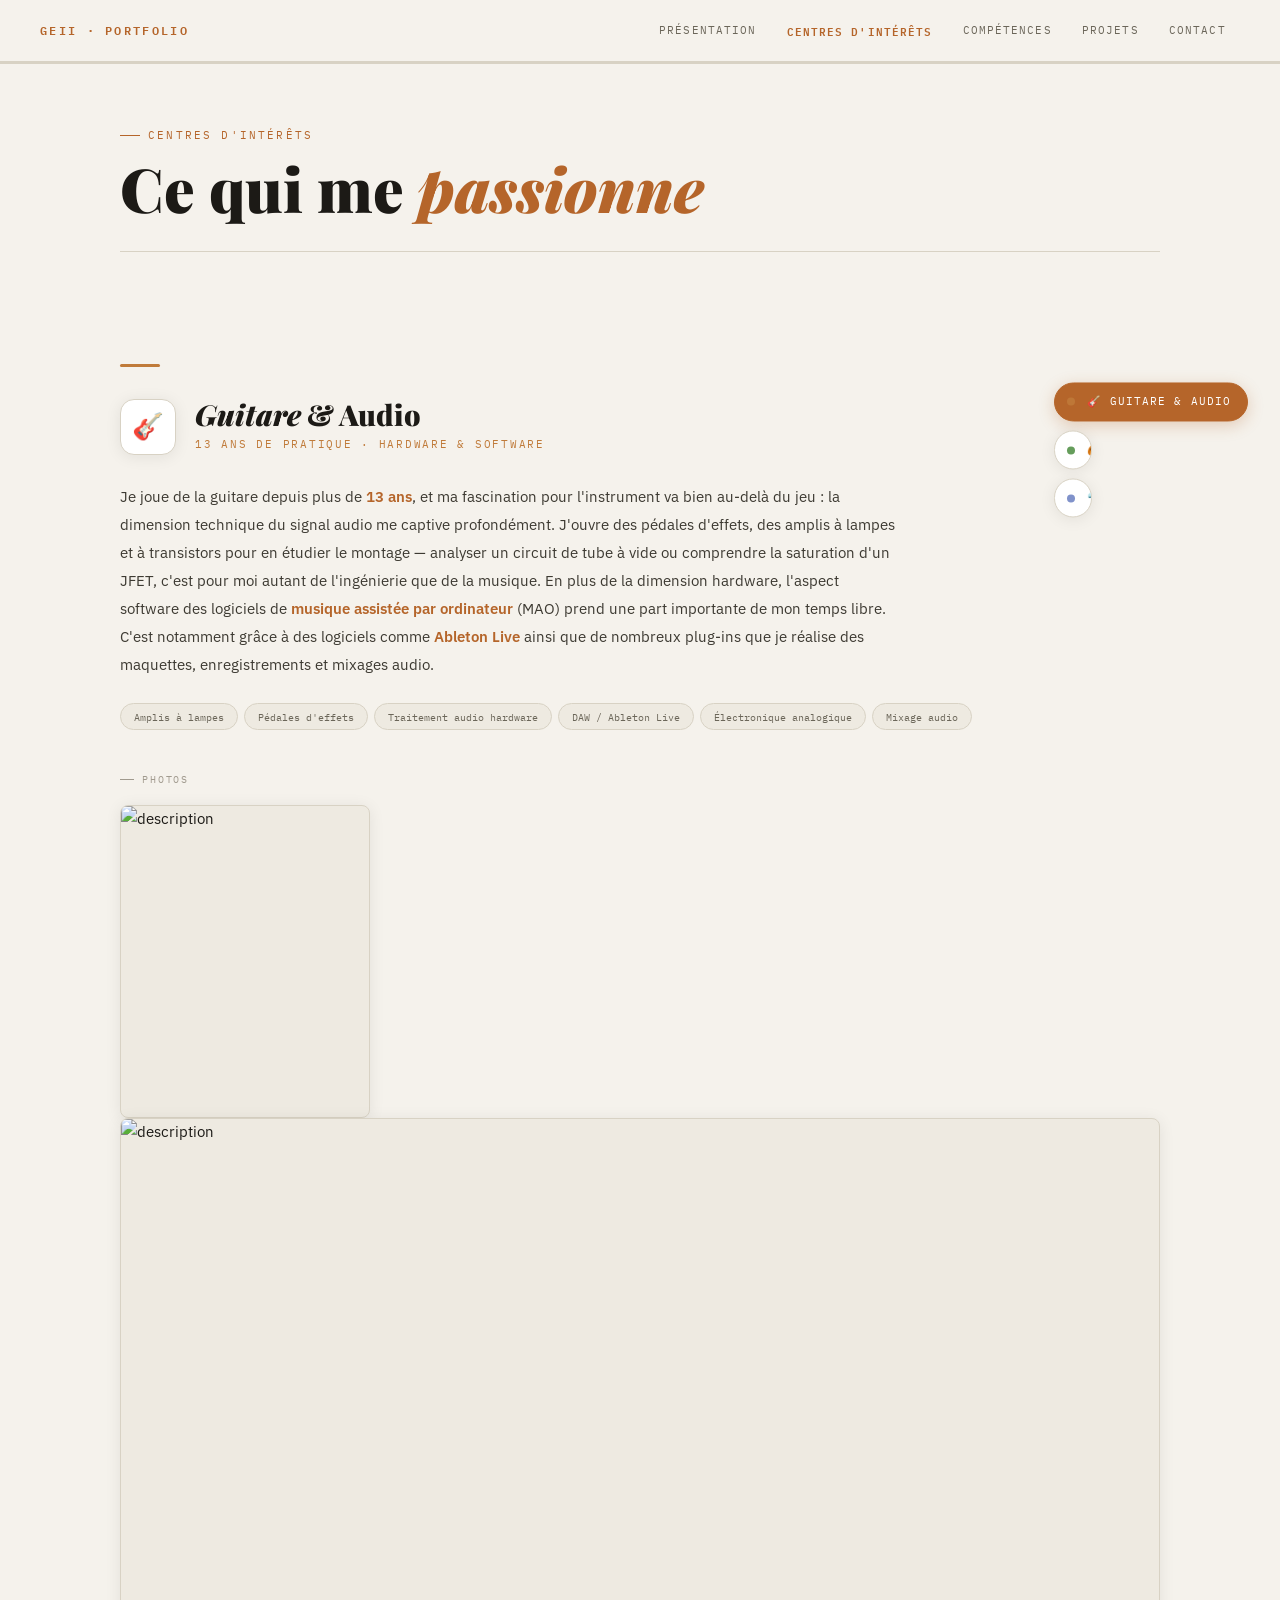
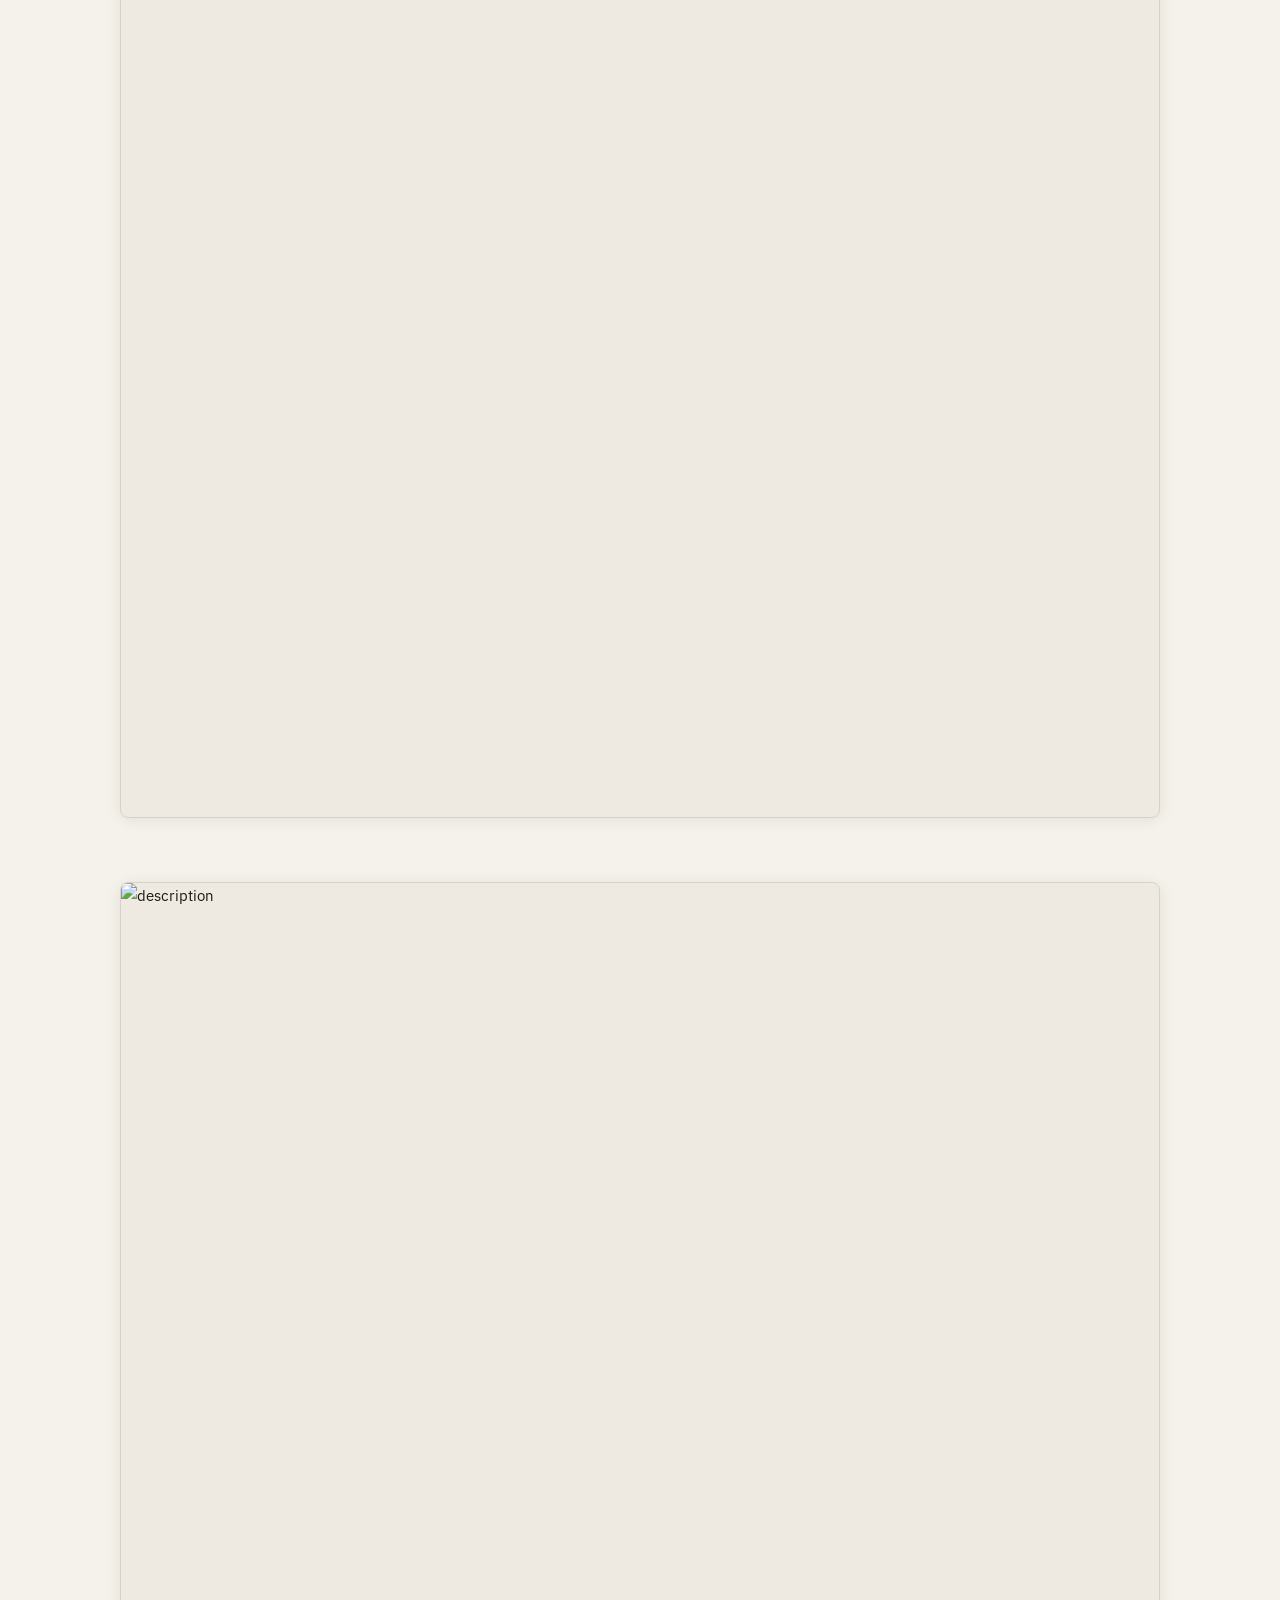
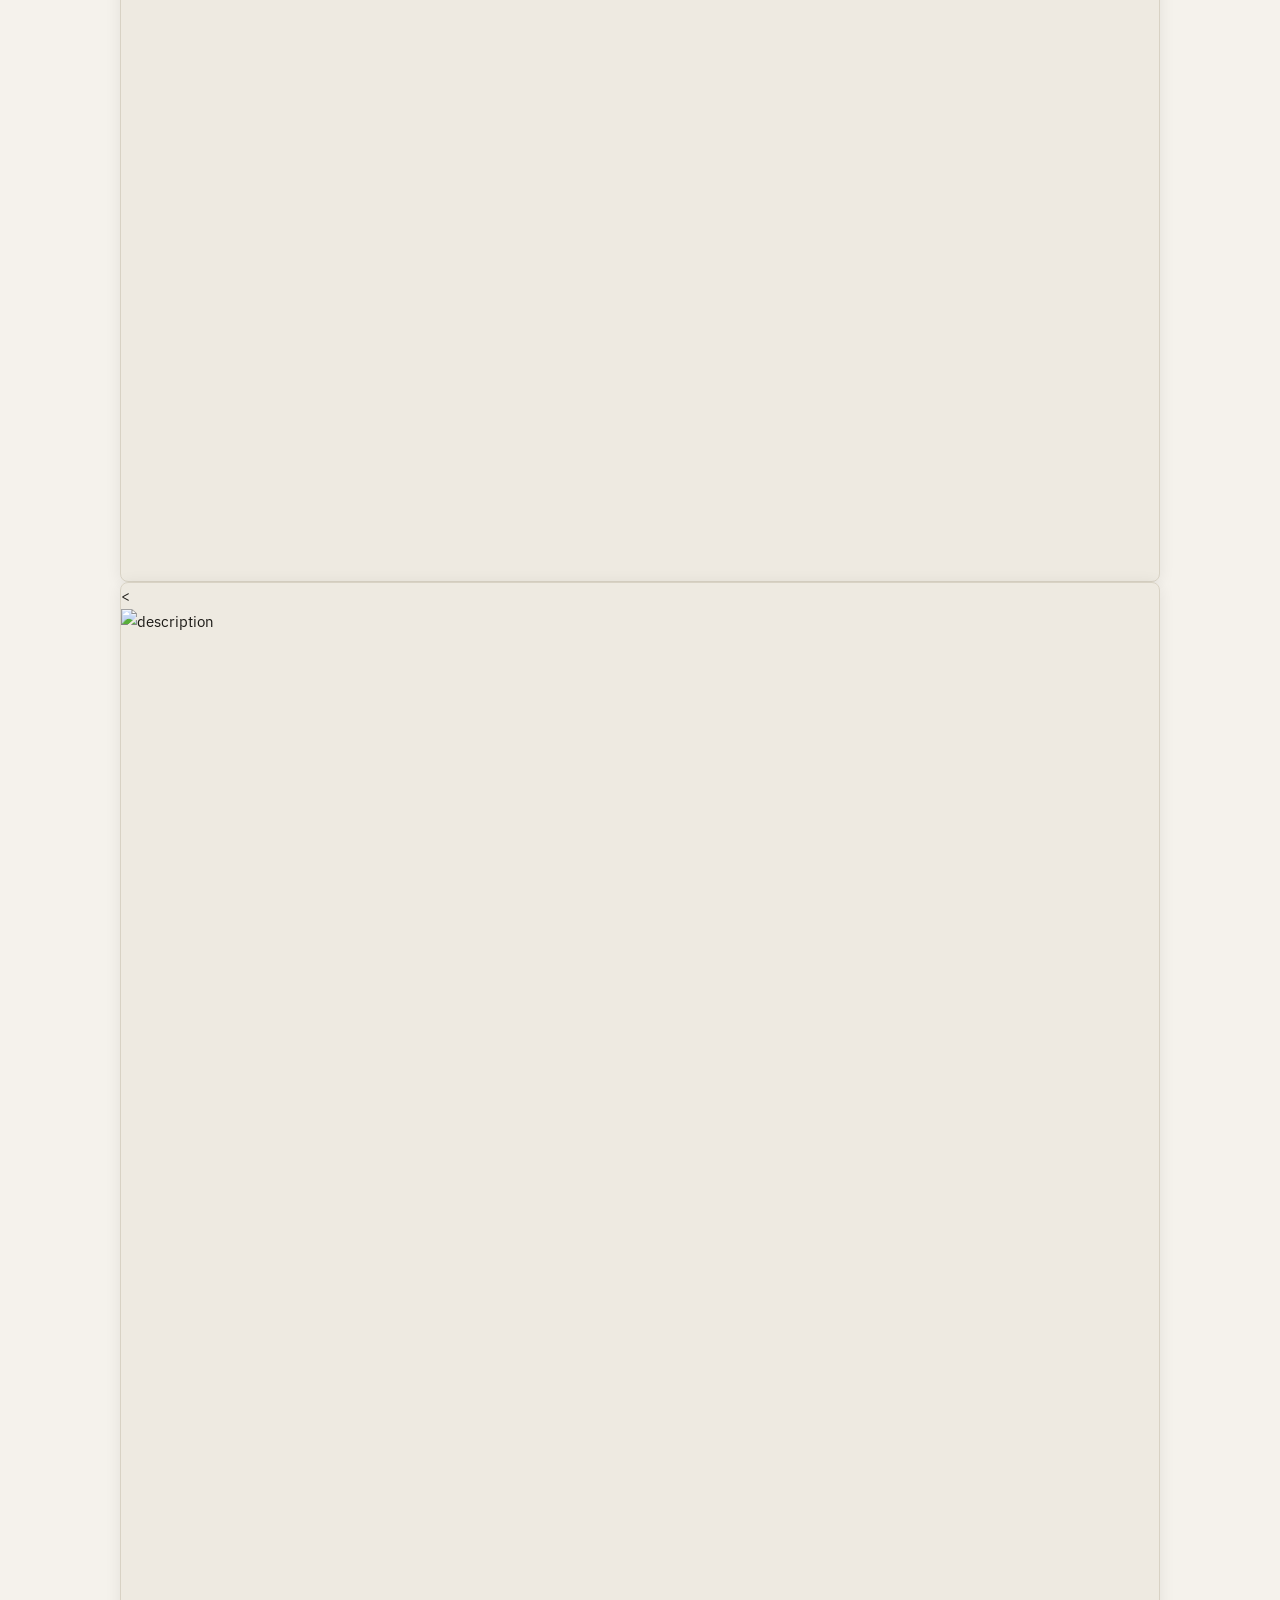
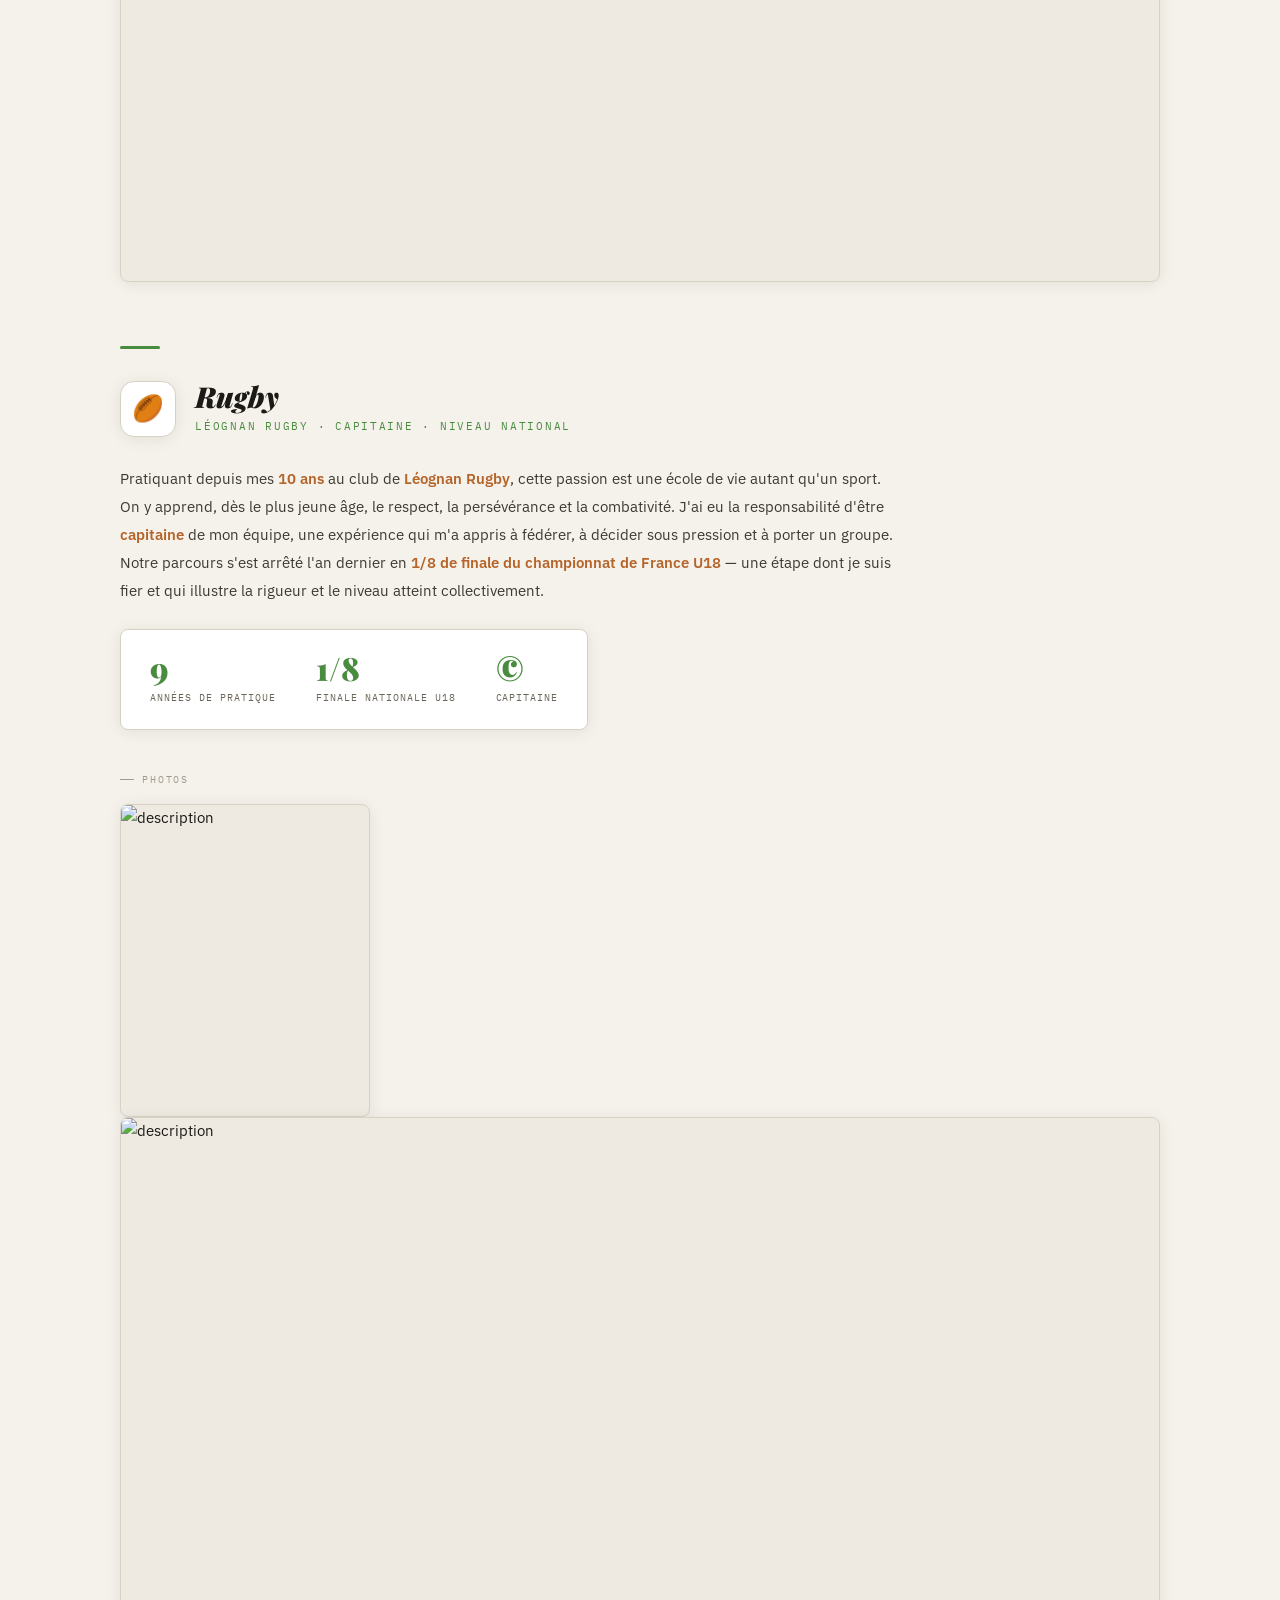
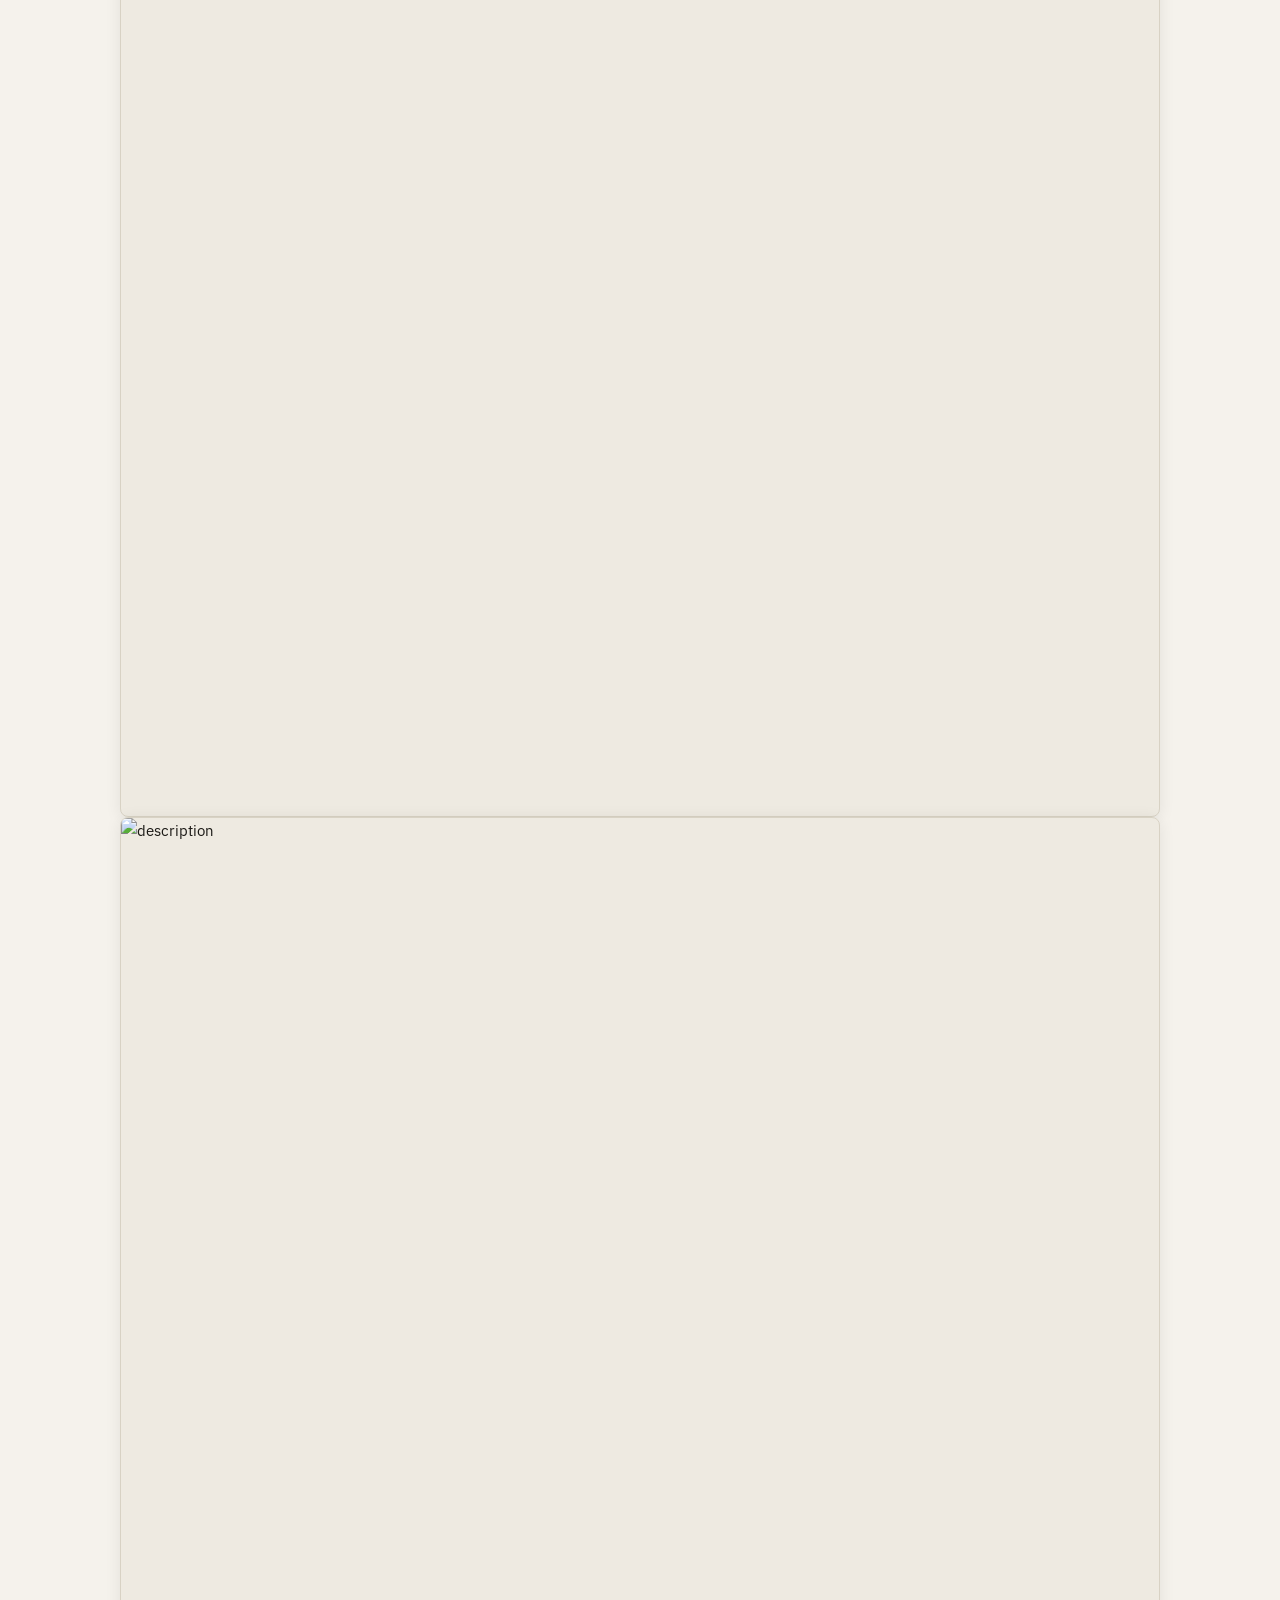
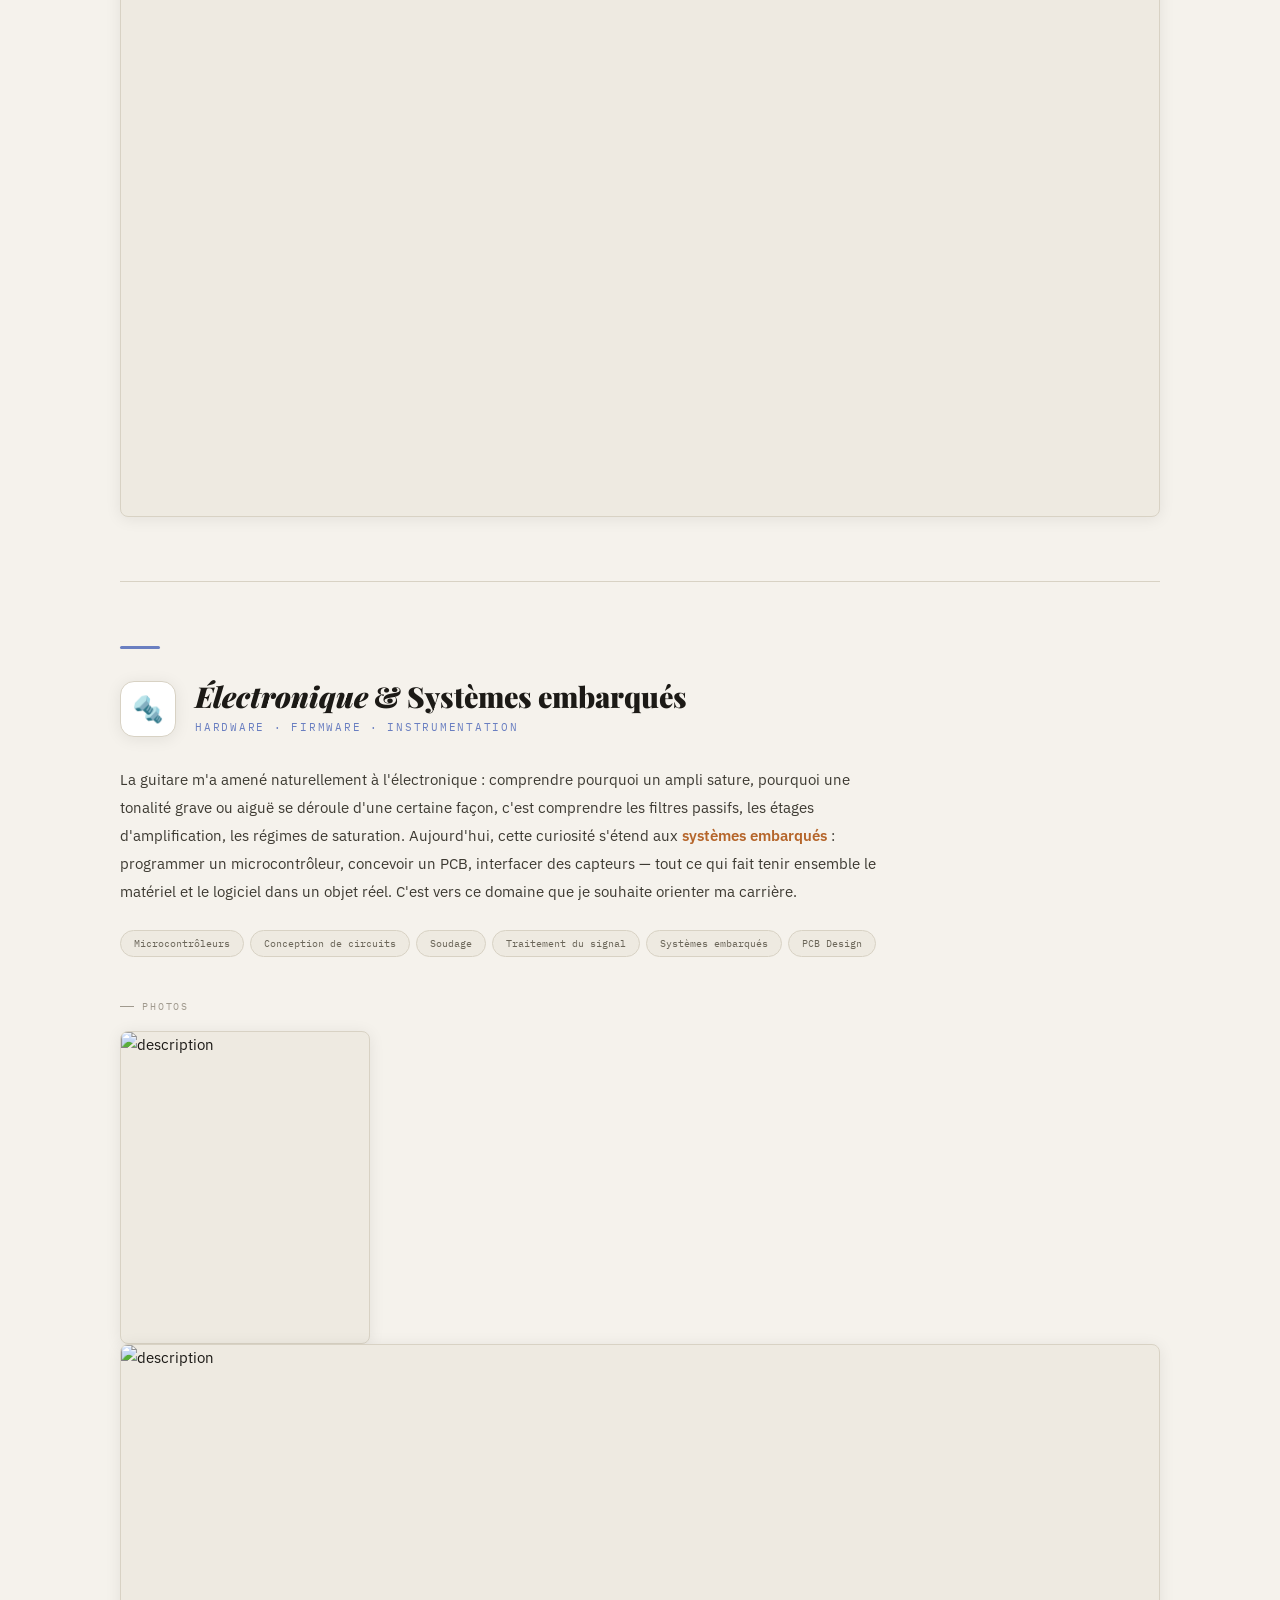
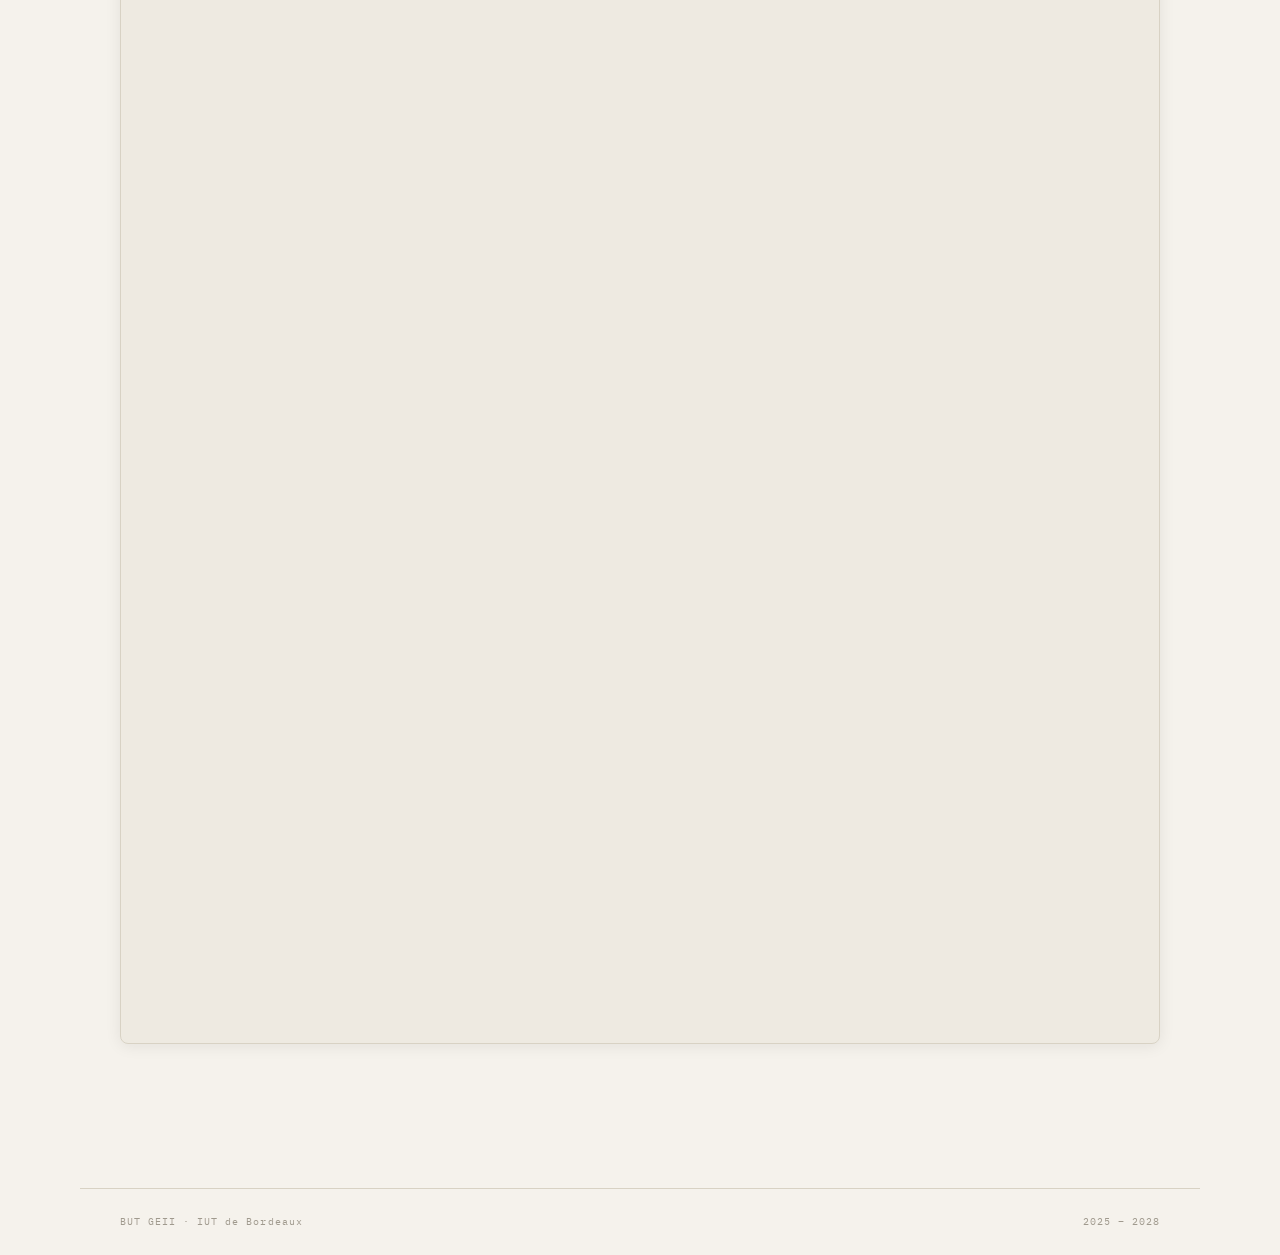
==== interets.html @ e92c3f26 "Add files via upload" ====
<!DOCTYPE html>
<html lang="fr">
<head>
  <meta charset="UTF-8">
  <meta name="viewport" content="width=device-width, initial-scale=1.0">
  <title>Centres d'intérêts – Portfolio BUT GEII</title>
  <link rel="stylesheet" href="style.css">
  <style>
    /* ── FIXED SIDEBAR NAV (droite) ── */
    .section-nav {
      position: fixed;
      right: 2rem;
      top: 50%;
      transform: translateY(-50%);
      display: flex;
      flex-direction: column;
      gap: .6rem;
      z-index: 150;
    }
    .section-nav a {
      display: flex;
      align-items: center;
      gap: .7rem;
      padding: .55rem 1rem .55rem .8rem;
      background: #fff;
      border: 1.5px solid var(--border);
      border-radius: 30px;
      font-family: var(--font-mono);
      font-size: .68rem;
      letter-spacing: .1em;
      text-transform: uppercase;
      color: var(--ink-3);
      box-shadow: var(--shadow);
      white-space: nowrap;
      max-width: 2.4rem;
      overflow: hidden;
      transition: max-width .35s ease, border-color .2s, color .2s,
                  background .2s, box-shadow .2s;
    }
    .section-nav a:hover {
      max-width: 200px;
      border-color: var(--copper);
      color: var(--copper);
      box-shadow: 0 4px 16px rgba(181,101,42,.16);
    }
    .section-nav a.active-section {
      max-width: 200px;
      background: var(--copper);
      border-color: var(--copper);
      color: #fff;
      box-shadow: 0 4px 16px rgba(181,101,42,.28);
    }
    .snav-dot {
      width: 8px; height: 8px;
      border-radius: 50%;
      flex-shrink: 0;
      background: currentColor;
      opacity: .85;
    }
    .snav-label { flex-shrink: 0; }
    @media (max-width: 900px) {
      .section-nav { display: none; }
    }

    /* ── INTEREST SECTIONS (vertical layout) ── */
    .interest-sections {
      display: flex;
      flex-direction: column;
      gap: 0;
    }

    .interest-section {
      padding: 4rem 0;
      border-bottom: 1px solid var(--border);
      scroll-margin-top: calc(var(--nav-h) + 1.5rem);
    }
    .interest-section:last-child { border-bottom: none; }

    /* Section header */
    .is-header {
      display: flex;
      align-items: flex-start;
      gap: 1.2rem;
      margin-bottom: 1.8rem;
    }
    .is-icon-wrap {
      width: 56px; height: 56px;
      border-radius: 14px;
      display: flex; align-items: center; justify-content: center;
      font-size: 1.6rem;
      flex-shrink: 0;
      border: 1.5px solid var(--border);
      background: #fff;
      box-shadow: var(--shadow);
    }
    .is-meta {}
    .is-title {
      font-family: var(--font-display);
      font-size: 1.8rem;
      font-weight: 900;
      color: var(--ink);
      line-height: 1.1;
      margin-bottom: .3rem;
    }
    .is-title em { font-style: italic; }
    .is-sub {
      font-family: var(--font-mono);
      font-size: .68rem;
      letter-spacing: .16em;
      text-transform: uppercase;
    }

    /* Section stripe accent */
    .interest-section::before {
      content: '';
      display: block;
      width: 40px; height: 3px;
      border-radius: 2px;
      background: var(--section-color, var(--copper));
      margin-bottom: 2rem;
    }

    /* Body text */
    .is-body {
      font-size: .92rem;
      color: var(--ink-2);
      line-height: 1.9;
      max-width: 780px;
      margin-bottom: 1.5rem;
    }

    /* Tags */
    .is-tags {
      display: flex; flex-wrap: wrap; gap: .4rem;
      margin-bottom: 2.5rem;
    }
    .is-tag {
      background: var(--bg-2);
      border: 1px solid var(--border);
      border-radius: 20px;
      padding: .22rem .8rem;
      font-family: var(--font-mono);
      font-size: .65rem;
      color: var(--ink-3);
    }

    /* Stats row (rugby) */
    .is-stats {
      display: flex;
      gap: 2.5rem;
      margin-bottom: 2.5rem;
      padding: 1.4rem 1.8rem;
      background: #fff;
      border: 1px solid var(--border);
      border-radius: var(--r);
      box-shadow: var(--shadow);
      width: fit-content;
    }
    .is-stat-val {
      font-family: var(--font-display);
      font-size: 2rem; font-weight: 900;
      line-height: 1;
      color: var(--section-color, var(--copper));
    }
    .is-stat-label {
      font-family: var(--font-mono);
      font-size: .62rem; letter-spacing: .1em;
      text-transform: uppercase; color: var(--ink-3); margin-top: .3rem;
    }

    /* ── PHOTO GRID ── */
    .photo-section-title {
      font-family: var(--font-mono);
      font-size: .65rem;
      letter-spacing: .18em;
      text-transform: uppercase;
      color: var(--ink-4);
      margin-bottom: 1rem;
      display: flex; align-items: center; gap: .5rem;
    }
    .photo-section-title::before {
      content: '';
      display: block; width: 14px; height: 1px;
      background: var(--ink-4);
    }

    .photo-grid {
      display: grid;
      grid-template-columns: repeat(4, 1fr);
      gap: .8rem;
    }

    .photo-slot {
      aspect-ratio: 4/5;
      border-radius: var(--r);
      overflow: hidden;
      border: 1px solid var(--border);
      background: var(--bg-2);
      box-shadow: var(--shadow);
      position: relative;
      transition: transform .25s, box-shadow .25s;
      cursor: pointer;
    }
    .photo-slot:hover {
      transform: translateY(-3px);
      box-shadow: var(--shadow-lg);
    }
    .photo-slot img {
      width: 100%; height: 100%;
      object-fit: cover;
      display: block;
    }
    /* Placeholder quand pas de photo */
    .photo-slot-empty {
      width: 100%; height: 100%;
      display: flex;
      flex-direction: column;
      align-items: center;
      justify-content: center;
      gap: .6rem;
      color: var(--ink-4);
      font-family: var(--font-mono);
      font-size: .65rem;
      letter-spacing: .08em;
      text-align: center;
      padding: 1rem;
      border: 2px dashed var(--border);
      border-radius: var(--r);
      background: var(--bg);
      transition: border-color .2s, color .2s;
    }
    .photo-slot-empty:hover {
      border-color: var(--section-color, var(--copper));
      color: var(--section-color, var(--copper));
    }
    .photo-slot-empty svg {
      width: 28px; opacity: .4;
    }

    /* Scroll progress indicator */
    .scroll-progress {
      position: fixed;
      top: var(--nav-h);
      left: 0; right: 0;
      height: 2px;
      background: var(--border);
      z-index: 150;
    }
    .scroll-progress-bar {
      height: 100%;
      background: var(--copper);
      width: 0%;
      transition: width .1s linear;
    }

    @media (max-width: 700px) {
      .photo-grid { grid-template-columns: repeat(2, 1fr); }
      .is-stats { gap: 1.5rem; }
    }
    @media (max-width: 400px) {
      .photo-grid { grid-template-columns: repeat(2, 1fr); }
    }
  </style>
</head>
<body>

  <!-- Barre de progression scroll -->
  <div class="scroll-progress">
    <div class="scroll-progress-bar" id="progressBar"></div>
  </div>

  <nav class="navbar">
    <div class="nav-logo">GEII · Portfolio</div>
    <ul class="nav-links">
      <li><a href="index.html">Présentation</a></li>
      <li><a href="interets.html" class="active">Centres d'intérêts</a></li>
      <li><a href="competences.html">Compétences</a></li>
      <li><a href="projets.html">Projets</a></li>
      <li><a href="contact.html">Contact</a></li>
    </ul>
    <button class="nav-toggle" aria-label="Ouvrir le menu">&#9776;</button>
  </nav>

  <main>

    <!-- HEADER -->
    <div class="page-header anim-1">
      <p class="page-eyebrow">Centres d'intérêts</p>
      <h1 class="page-title">Ce qui me <em>passionne</em></h1>
    </div>

    <!-- RACCOURCIS FIXES À DROITE -->
    <nav class="section-nav" aria-label="Navigation rapide">
      <a href="#guitare" id="link-guitare">
        <span class="snav-dot" style="color:#c07b3a;"></span>
        <span class="snav-label">🎸 Guitare &amp; Audio</span>
      </a>
      <a href="#rugby" id="link-rugby">
        <span class="snav-dot" style="color:#4a8c3f;"></span>
        <span class="snav-label">🏉 Rugby</span>
      </a>
      <a href="#electronique" id="link-electronique">
        <span class="snav-dot" style="color:#6a7fc1;"></span>
        <span class="snav-label">🔩 Électronique</span>
      </a>
    </nav>

    <!-- SECTIONS VERTICALES -->
    <div class="interest-sections">

      <!-- ══════════════════════════════
           1. GUITARE & AUDIO
           ══════════════════════════════ -->
      <section class="interest-section" id="guitare" style="--section-color:#c07b3a;">

        <div class="is-header">
          <div class="is-icon-wrap">🎸</div>
          <div class="is-meta">
            <div class="is-title"><em>Guitare</em> &amp; Audio</div>
            <div class="is-sub" style="color:#c07b3a;">13 ans de pratique · Hardware &amp; Software</div>
          </div>
        </div>

        <p class="is-body">
          Je joue de la guitare depuis plus de <strong>13 ans</strong>, et ma fascination pour
          l'instrument va bien au-delà du jeu : la dimension technique du signal audio me
          captive profondément. J'ouvre des pédales d'effets, des amplis à lampes et à
          transistors pour en étudier le montage — analyser un circuit de tube à vide ou
          comprendre la saturation d'un JFET, c'est pour moi autant de l'ingénierie que
          de la musique. En plus de la dimension hardware, l'aspect software des logiciels
          de <strong>musique assistée par ordinateur</strong> (MAO) prend une part importante
          de mon temps libre. C'est notamment grâce à des logiciels comme
          <strong>Ableton Live</strong> ainsi que de nombreux plug-ins que je réalise
          des maquettes, enregistrements et mixages audio.
        </p>

        <div class="is-tags">
          <span class="is-tag">Amplis à lampes</span>
          <span class="is-tag">Pédales d'effets</span>
          <span class="is-tag">Traitement audio hardware</span>
          <span class="is-tag">DAW / Ableton Live</span>
          <span class="is-tag">Électronique analogique</span>
          <span class="is-tag">Mixage audio</span>
        </div>

        <!-- Galerie photos guitare -->
        <div class="photo-section-title">Photos</div>
        <div class="photo-grid">

          <!-- Remplacez src="..." par le chemin de votre photo -->
          <div class="photo-slot">
            <img src="guitare.jpg" alt="description">
              <svg viewBox="0 0 24 24" fill="none" stroke="currentColor" stroke-width="1.5">
                <rect x="3" y="3" width="18" height="18" rx="2"/><circle cx="8.5" cy="8.5" r="1.5"/>
                <path d="M21 15l-5-5L5 21"/>
              </svg>
              <span>Votre guitare</span>
            </div>
          </div>

          <div class="photo-slot">
            <img src="ampli.jpg" alt="description">
              <svg viewBox="0 0 24 24" fill="none" stroke="currentColor" stroke-width="1.5">
                <rect x="3" y="3" width="18" height="18" rx="2"/><circle cx="8.5" cy="8.5" r="1.5"/>
                <path d="M21 15l-5-5L5 21"/>
              </svg>
              <span>Ampli / pédales</span>
            </div>
          </div>

          <div class="photo-slot">
            <img src="pedale.jpg" alt="description">
              <svg viewBox="0 0 24 24" fill="none" stroke="currentColor" stroke-width="1.5">
                <rect x="3" y="3" width="18" height="18" rx="2"/><circle cx="8.5" cy="8.5" r="1.5"/>
                <path d="M21 15l-5-5L5 21"/>
              </svg>
              <span>Setup MAO</span>
            </div>
          </div>

          <div class="photo-slot">
            <<img src="setup.jpg" alt="description">
              <svg viewBox="0 0 24 24" fill="none" stroke="currentColor" stroke-width="1.5">
              <svg viewBox="0 0 24 24" fill="none" stroke="currentColor" stroke-width="1.5">
                <rect x="3" y="3" width="18" height="18" rx="2"/><circle cx="8.5" cy="8.5" r="1.5"/>
                <path d="M21 15l-5-5L5 21"/>
              </svg>
              <span>Circuit / montage</span>
            </div>
          </div>

        </div>
      </section>

      <!-- ══════════════════════════════
           2. RUGBY
           ══════════════════════════════ -->
      <section class="interest-section" id="rugby" style="--section-color:#4a8c3f;">

        <div class="is-header">
          <div class="is-icon-wrap">🏉</div>
          <div class="is-meta">
            <div class="is-title"><em>Rugby</em></div>
            <div class="is-sub" style="color:#4a8c3f;">Léognan Rugby · Capitaine · Niveau national</div>
          </div>
        </div>

        <p class="is-body">
          Pratiquant depuis mes <strong>10 ans</strong> au club de <strong>Léognan Rugby</strong>,
          cette passion est une école de vie autant qu'un sport. On y apprend, dès le plus jeune
          âge, le respect, la persévérance et la combativité. J'ai eu la responsabilité d'être
          <strong>capitaine</strong> de mon équipe, une expérience qui m'a appris à fédérer,
          à décider sous pression et à porter un groupe. Notre parcours s'est arrêté l'an dernier
          en <strong>1/8 de finale du championnat de France U18</strong> — une étape dont je suis
          fier et qui illustre la rigueur et le niveau atteint collectivement.
        </p>

        <div class="is-stats" style="--section-color:#4a8c3f;">
          <div>
            <div class="is-stat-val">9</div>
            <div class="is-stat-label">Années de pratique</div>
          </div>
          <div>
            <div class="is-stat-val">1/8</div>
            <div class="is-stat-label">Finale nationale U18</div>
          </div>
          <div>
            <div class="is-stat-val">©</div>
            <div class="is-stat-label">Capitaine</div>
          </div>
        </div>

        <!-- Galerie photos rugby -->
        <div class="photo-section-title">Photos</div>
        <div class="photo-grid">

          <div class="photo-slot">
            <img src="moi.jpeg" alt="description">
              <svg viewBox="0 0 24 24" fill="none" stroke="currentColor" stroke-width="1.5">
                <rect x="3" y="3" width="18" height="18" rx="2"/><circle cx="8.5" cy="8.5" r="1.5"/>
                <path d="M21 15l-5-5L5 21"/>
              </svg>
              <span>Match / action</span>
            </div>
          </div>

          <div class="photo-slot">
            <img src="ekip.jpg" alt="description">
              <svg viewBox="0 0 24 24" fill="none" stroke="currentColor" stroke-width="1.5">
                <rect x="3" y="3" width="18" height="18" rx="2"/><circle cx="8.5" cy="8.5" r="1.5"/>
                <path d="M21 15l-5-5L5 21"/>
              </svg>
              <span>Équipe</span>
            </div>
          </div>

          <div class="photo-slot">
            <img src="jump.jpg" alt="description">
              <svg viewBox="0 0 24 24" fill="none" stroke="currentColor" stroke-width="1.5">
                <rect x="3" y="3" width="18" height="18" rx="2"/><circle cx="8.5" cy="8.5" r="1.5"/>
                <path d="M21 15l-5-5L5 21"/>
              </svg>
              <span>1/8 finale</span>
            </div>
          


        </div>
      </section>

      <!-- ══════════════════════════════
           3. ÉLECTRONIQUE
           ══════════════════════════════ -->
      <section class="interest-section" id="electronique" style="--section-color:#6a7fc1;">

        <div class="is-header">
          <div class="is-icon-wrap">🔩</div>
          <div class="is-meta">
            <div class="is-title"><em>Électronique</em> &amp; Systèmes embarqués</div>
            <div class="is-sub" style="color:#6a7fc1;">Hardware · Firmware · Instrumentation</div>
          </div>
        </div>

        <p class="is-body">
          La guitare m'a amené naturellement à l'électronique : comprendre pourquoi un ampli sature,
          pourquoi une tonalité grave ou aiguë se déroule d'une certaine façon, c'est comprendre les
          filtres passifs, les étages d'amplification, les régimes de saturation. Aujourd'hui,
          cette curiosité s'étend aux <strong>systèmes embarqués</strong> : programmer un microcontrôleur,
          concevoir un PCB, interfacer des capteurs — tout ce qui fait tenir ensemble le matériel
          et le logiciel dans un objet réel. C'est vers ce domaine que je souhaite orienter ma carrière.
        </p>

        <div class="is-tags">
          <span class="is-tag">Microcontrôleurs</span>
          <span class="is-tag">Conception de circuits</span>
          <span class="is-tag">Soudage</span>
          <span class="is-tag">Traitement du signal</span>
          <span class="is-tag">Systèmes embarqués</span>
          <span class="is-tag">PCB Design</span>
        </div>

        <!-- Galerie photos électronique -->
        <div class="photo-section-title">Photos</div>
        <div class="photo-grid">

          <div class="photo-slot">
            <img src="schemapedale.jpg" alt="description">
              <svg viewBox="0 0 24 24" fill="none" stroke="currentColor" stroke-width="1.5">
                <rect x="3" y="3" width="18" height="18" rx="2"/><circle cx="8.5" cy="8.5" r="1.5"/>
                <path d="M21 15l-5-5L5 21"/>
              </svg>
              <span>Circuit / PCB</span>
            </div>
          </div>

          <div class="photo-slot">
            <img src="arduino.jpg" alt="description">
              <svg viewBox="0 0 24 24" fill="none" stroke="currentColor" stroke-width="1.5">
                <rect x="3" y="3" width="18" height="18" rx="2"/><circle cx="8.5" cy="8.5" r="1.5"/>
                <path d="M21 15l-5-5L5 21"/>
              </svg>
              <span>Arduino / µC</span>
            </div>
          </div>


        </div>
      </section>

    </div>
  </main>

  <footer class="footer">
    <span>BUT GEII · IUT de Bordeaux</span>
    <span>2025 – 2028</span>
  </footer>

  <script src="nav.js"></script>
  <script>
    // ── Barre de progression scroll ──
    const bar = document.getElementById('progressBar');
    window.addEventListener('scroll', () => {
      const total = document.body.scrollHeight - window.innerHeight;
      bar.style.width = (window.scrollY / total * 100) + '%';
    });

    // ── Raccourcis actifs au scroll ──
    const sections = ['guitare', 'rugby', 'electronique'];
    const links = {
      guitare:      document.getElementById('link-guitare'),
      rugby:        document.getElementById('link-rugby'),
      electronique: document.getElementById('link-electronique'),
    };

    function updateActiveLink() {
      const scrollY = window.scrollY + window.innerHeight / 3;
      let current = sections[0];
      sections.forEach(id => {
        const el = document.getElementById(id);
        if (el && el.offsetTop <= scrollY) current = id;
      });
      Object.keys(links).forEach(id => {
        links[id].classList.toggle('active-section', id === current);
      });
    }
    window.addEventListener('scroll', updateActiveLink, { passive: true });
    updateActiveLink();
  </script>
</body>
</html>
---- style.css ----
/* ============================================================
   PORTFOLIO – BUT GEII · Alban Puyou
   Palette : Blanc cassé / Beige chaud / Cuivre / Vert mousse
   Ambiance : Studio d'enregistrement vintage, propre & aéré
   ============================================================ */

@import url('https://fonts.googleapis.com/css2?family=Playfair+Display:ital,wght@0,700;0,900;1,700&family=IBM+Plex+Mono:wght@300;400;500;600&family=IBM+Plex+Sans:wght@300;400;500;600&display=swap');

/* ── TOKENS ── */
:root {
  --bg:          #f5f2ec;
  --bg-2:        #eeeae1;
  --bg-3:        #e6e1d6;
  --bg-dark:     #1c1a16;

  --copper:      #b5652a;
  --copper-light:#d4813e;
  --copper-dim:  #e8c9a8;
  --copper-pale: #faf0e6;

  --green:       #3a5c38;
  --green-light: #4e7a4b;
  --green-pale:  #eaf2e9;

  --ink:         #1c1a16;
  --ink-2:       #3d3a32;
  --ink-3:       #6b6659;
  --ink-4:       #a09a8e;

  --border:      #d8d2c4;
  --border-warm: #c8b99a;

  --font-display: 'Playfair Display', Georgia, serif;
  --font-mono:    'IBM Plex Mono', monospace;
  --font-body:    'IBM Plex Sans', system-ui, sans-serif;

  --nav-h:   62px;
  --max-w:   1120px;
  --r:       8px;
  --shadow:  0 2px 16px rgba(28,26,22,.08);
  --shadow-lg: 0 8px 40px rgba(28,26,22,.13);
}

/* ── RESET ── */
*, *::before, *::after { box-sizing: border-box; margin: 0; padding: 0; }
html { scroll-behavior: smooth; -webkit-font-smoothing: antialiased; }

body {
  background: var(--bg);
  color: var(--ink);
  font-family: var(--font-body);
  font-size: 15px;
  line-height: 1.75;
  overflow-x: hidden;
}

a { color: inherit; text-decoration: none; }
strong { color: var(--copper); font-weight: 600; }
img { max-width: 100%; display: block; }

::-webkit-scrollbar { width: 5px; }
::-webkit-scrollbar-track { background: var(--bg-2); }
::-webkit-scrollbar-thumb { background: var(--border-warm); border-radius: 3px; }

/* ── ANIMATIONS ── */
@keyframes fadeUp {
  from { opacity: 0; transform: translateY(22px); }
  to   { opacity: 1; transform: translateY(0); }
}
@keyframes fadeIn {
  from { opacity: 0; }
  to   { opacity: 1; }
}
@keyframes blink {
  0%, 100% { opacity: 1; }
  50%       { opacity: 0; }
}
@keyframes barGrow {
  from { transform: scaleX(0); }
  to   { transform: scaleX(1); }
}

.anim-1 { animation: fadeUp .55s ease both; }
.anim-2 { animation: fadeUp .55s .1s ease both; }
.anim-3 { animation: fadeUp .55s .2s ease both; }
.anim-4 { animation: fadeUp .55s .3s ease both; }
.anim-5 { animation: fadeUp .55s .4s ease both; }

/* ═══════════════════
   NAVBAR
   ═══════════════════ */
.navbar {
  position: fixed;
  top: 0; left: 0; right: 0;
  height: var(--nav-h);
  z-index: 200;
  display: flex;
  align-items: center;
  justify-content: space-between;
  padding: 0 2.5rem;
  background: rgba(245,242,236,.94);
  backdrop-filter: blur(14px);
  border-bottom: 1px solid var(--border);
}

.nav-logo {
  font-family: var(--font-mono);
  font-size: .72rem;
  font-weight: 600;
  letter-spacing: .2em;
  text-transform: uppercase;
  color: var(--copper);
}

.nav-links { list-style: none; display: flex; gap: .1rem; }
.nav-links a {
  display: block;
  padding: .35rem .9rem;
  font-family: var(--font-mono);
  font-size: .68rem;
  letter-spacing: .1em;
  text-transform: uppercase;
  color: var(--ink-3);
  border-radius: var(--r);
  transition: color .2s, background .2s;
}
.nav-links a:hover { color: var(--ink); background: var(--bg-2); }
.nav-links a.active { color: var(--copper); font-weight: 600; }

.nav-toggle {
  display: none;
  background: none;
  border: 1px solid var(--border);
  color: var(--ink);
  padding: .3rem .7rem;
  font-size: 1rem;
  cursor: pointer;
  border-radius: var(--r);
}

/* ═══════════════════
   MAIN
   ═══════════════════ */
main {
  max-width: var(--max-w);
  margin: 0 auto;
  padding: calc(var(--nav-h) + 4rem) 2.5rem 5rem;
}

/* ═══════════════════
   HERO
   ═══════════════════ */
.hero {
  display: grid;
  grid-template-columns: 1fr 320px;
  gap: 5rem;
  align-items: center;
  min-height: 74vh;
  padding-bottom: 4rem;
  border-bottom: 1px solid var(--border);
  margin-bottom: 3.5rem;
}

.hero-eyebrow {
  display: inline-flex;
  align-items: center;
  gap: .6rem;
  font-family: var(--font-mono);
  font-size: .68rem;
  letter-spacing: .18em;
  text-transform: uppercase;
  color: var(--copper);
  margin-bottom: 1.8rem;
}
.hero-eyebrow::before {
  content: '';
  display: block;
  width: 22px; height: 1px;
  background: var(--copper);
}

.live-dot {
  width: 7px; height: 7px;
  border-radius: 50%;
  background: var(--green);
  display: inline-block;
  animation: blink 2s ease-in-out infinite;
}

.hero-name {
  font-family: var(--font-display);
  font-size: clamp(3.2rem, 7vw, 5.8rem);
  font-weight: 900;
  line-height: .95;
  letter-spacing: -.02em;
  color: var(--ink);
  margin-bottom: 1rem;
}
.hero-name em { font-style: italic; color: var(--copper); }

.hero-role {
  font-family: var(--font-mono);
  font-size: .76rem;
  letter-spacing: .14em;
  text-transform: uppercase;
  color: var(--ink-3);
  margin-bottom: 1.8rem;
}

.hero-bio {
  font-size: .93rem;
  color: var(--ink-2);
  max-width: 510px;
  margin-bottom: 2.5rem;
  line-height: 1.9;
}

.hero-cta { display: flex; gap: .8rem; flex-wrap: wrap; }

/* Buttons */
.btn {
  display: inline-block;
  font-family: var(--font-mono);
  font-size: .72rem;
  letter-spacing: .1em;
  text-transform: uppercase;
  padding: .7rem 1.5rem;
  border-radius: var(--r);
  transition: all .22s;
  cursor: pointer;
  border: none;
}
.btn-copper {
  background: var(--copper);
  color: #fff;
  font-weight: 600;
  box-shadow: 0 2px 12px rgba(181,101,42,.25);
}
.btn-copper:hover {
  background: var(--copper-light);
  transform: translateY(-2px);
  box-shadow: 0 4px 20px rgba(181,101,42,.35);
}
.btn-ghost {
  border: 1.5px solid var(--border-warm);
  color: var(--ink-2);
  background: transparent;
}
.btn-ghost:hover { border-color: var(--copper); color: var(--copper); transform: translateY(-2px); }

/* Photo */
.hero-photo-col { display: flex; justify-content: center; align-items: center; }

.photo-wrap { position: relative; width: 280px; height: 340px; }

.photo-frame {
  width: 100%; height: 100%;
  border-radius: 10px;
  overflow: hidden;
  border: 1px solid var(--border-warm);
  background: var(--bg-2);
  box-shadow: var(--shadow-lg);
}
.photo-frame img {
  width: 100%; height: 100%;
  object-fit: cover;
  object-position: top center;
}
.photo-placeholder {
  width: 100%; height: 100%;
  display: flex; flex-direction: column;
  align-items: center; justify-content: center;
  gap: .8rem; color: var(--ink-4);
  font-family: var(--font-mono); font-size: .7rem; letter-spacing: .1em;
}
.photo-placeholder svg { width: 52px; opacity: .35; }

.photo-corner {
  position: absolute;
  width: 18px; height: 18px;
  border-color: var(--copper-dim);
  border-style: solid;
}
.photo-corner.tl { top: -7px; left: -7px; border-width: 2px 0 0 2px; border-radius: 3px 0 0 0; }
.photo-corner.tr { top: -7px; right: -7px; border-width: 2px 2px 0 0; border-radius: 0 3px 0 0; }
.photo-corner.bl { bottom: -7px; left: -7px; border-width: 0 0 2px 2px; border-radius: 0 0 0 3px; }
.photo-corner.br { bottom: -7px; right: -7px; border-width: 0 2px 2px 0; border-radius: 0 0 3px 0; }

/* ═══════════════════
   INFO STRIP
   ═══════════════════ */
.info-strip {
  display: grid;
  grid-template-columns: repeat(4, 1fr);
  gap: 1px;
  background: var(--border);
  border: 1px solid var(--border);
  border-radius: var(--r);
  overflow: hidden;
  margin-bottom: 5rem;
  box-shadow: var(--shadow);
}
.info-cell {
  background: #fff;
  padding: 1.5rem 1.4rem;
  transition: background .2s;
}
.info-cell:hover { background: var(--copper-pale); }

.info-label {
  font-family: var(--font-mono);
  font-size: .6rem;
  letter-spacing: .18em;
  text-transform: uppercase;
  color: var(--copper);
  margin-bottom: .45rem;
}
.info-value { font-size: .88rem; font-weight: 600; color: var(--ink); line-height: 1.4; }
.info-sub { font-size: .72rem; color: var(--ink-3); margin-top: .3rem; line-height: 1.4; }

/* ═══════════════════
   PAGE HEADER
   ═══════════════════ */
.page-header {
  padding-bottom: 2rem;
  margin-bottom: 3rem;
  border-bottom: 1px solid var(--border);
}
.page-eyebrow {
  font-family: var(--font-mono);
  font-size: .68rem;
  letter-spacing: .2em;
  text-transform: uppercase;
  color: var(--copper);
  margin-bottom: .8rem;
  display: flex; align-items: center; gap: .5rem;
}
.page-eyebrow::before {
  content: '';
  display: block; width: 20px; height: 1px;
  background: var(--copper);
}
.page-title {
  font-family: var(--font-display);
  font-size: clamp(2.2rem, 5vw, 3.8rem);
  font-weight: 900;
  color: var(--ink);
  line-height: 1.0;
}
.page-title em { font-style: italic; color: var(--copper); }

/* ═══════════════════
   INTERESTS
   ═══════════════════ */
.interests-layout {
  display: grid;
  grid-template-columns: 1fr 1fr;
  gap: 1.2rem;
}

.interest-card {
  background: #fff;
  border: 1px solid var(--border);
  border-radius: var(--r);
  padding: 2rem;
  position: relative;
  overflow: hidden;
  box-shadow: var(--shadow);
  transition: transform .25s, box-shadow .25s;
}
.interest-card:hover {
  transform: translateY(-3px);
  box-shadow: var(--shadow-lg);
}
.interest-card.span2 { grid-column: span 2; }

.interest-card::before {
  content: '';
  position: absolute;
  left: 0; top: 0; bottom: 0;
  width: 4px;
  background: var(--stripe-color, var(--copper));
  border-radius: 4px 0 0 4px;
}

.ic-top { display: flex; align-items: flex-start; gap: 1rem; margin-bottom: 1rem; }
.ic-icon { font-size: 1.8rem; line-height: 1; flex-shrink: 0; margin-top: .1rem; }
.ic-title {
  font-family: var(--font-display);
  font-size: 1.05rem; font-weight: 700;
  color: var(--ink); margin-bottom: .15rem;
}
.ic-sub {
  font-family: var(--font-mono);
  font-size: .64rem; letter-spacing: .12em; text-transform: uppercase;
  color: var(--stripe-color, var(--copper));
}
.ic-body { font-size: .87rem; color: var(--ink-2); line-height: 1.85; }

.ic-tags { display: flex; flex-wrap: wrap; gap: .4rem; margin-top: 1rem; }
.ic-tag {
  background: var(--bg-2);
  border: 1px solid var(--border);
  border-radius: 20px;
  padding: .2rem .75rem;
  font-family: var(--font-mono);
  font-size: .64rem;
  color: var(--ink-3);
}

.ic-stats {
  display: flex; gap: 2rem;
  margin-top: 1.2rem; padding-top: 1.2rem;
  border-top: 1px solid var(--border);
}
.ic-stat-val {
  font-family: var(--font-display);
  font-size: 1.8rem; font-weight: 900;
  color: var(--stripe-color, var(--copper));
  line-height: 1;
}
.ic-stat-label {
  font-family: var(--font-mono);
  font-size: .62rem; letter-spacing: .1em;
  text-transform: uppercase; color: var(--ink-3); margin-top: .25rem;
}

/* ═══════════════════
   COMPÉTENCES
   ═══════════════════ */
.comp-layout {
  display: grid;
  grid-template-columns: 1fr 1fr;
  gap: 4rem;
}

.comp-section-title {
  font-family: var(--font-mono);
  font-size: .7rem; letter-spacing: .18em; text-transform: uppercase;
  color: var(--copper);
  margin-bottom: 1.8rem;
  padding-bottom: .8rem;
  border-bottom: 2px solid var(--copper-dim);
  display: flex; align-items: center; gap: .5rem;
}
.csn { color: var(--ink-4); margin-right: .2rem; }

.savoir-card {
  background: #fff;
  border: 1px solid var(--border);
  border-radius: var(--r);
  padding: 1.5rem;
  margin-bottom: .9rem;
  display: flex; gap: 1rem;
  box-shadow: var(--shadow);
  transition: transform .2s, box-shadow .2s;
}
.savoir-card:hover { transform: translateX(4px); box-shadow: var(--shadow-lg); }

.savoir-icon { font-size: 1.5rem; flex-shrink: 0; margin-top: .1rem; }
.savoir-name {
  font-family: var(--font-display);
  font-size: 1rem; font-weight: 700;
  color: var(--ink); margin-bottom: .3rem;
}
.savoir-desc { font-size: .83rem; color: var(--ink-2); line-height: 1.8; }
.savoir-origin {
  font-family: var(--font-mono);
  font-size: .62rem; letter-spacing: .1em; text-transform: uppercase;
  color: var(--copper); margin-top: .5rem;
}

/* Skills grid */
.skills-grid {
  display: grid;
  grid-template-columns: 1fr 1fr;
  gap: .7rem;
}
.skill-pill {
  background: #fff;
  border: 1px solid var(--border);
  border-radius: var(--r);
  padding: .85rem 1rem;
  display: flex; align-items: center; gap: .65rem;
  box-shadow: var(--shadow);
  transition: border-color .2s, transform .2s, box-shadow .2s;
  cursor: default;
}
.skill-pill:hover {
  border-color: var(--copper-dim);
  transform: translateY(-2px);
  box-shadow: 0 4px 16px rgba(181,101,42,.12);
}
.skill-pill-dot {
  width: 7px; height: 7px;
  border-radius: 50%;
  background: var(--copper);
  flex-shrink: 0;
}
.skill-pill-name { font-family: var(--font-mono); font-size: .74rem; color: var(--ink); }
.skill-pill-cat {
  margin-left: auto;
  font-size: .6rem; font-family: var(--font-mono);
  color: var(--ink-4); text-transform: uppercase; letter-spacing: .08em;
}

/* ═══════════════════
   PROJETS
   ═══════════════════ */
.projects-grid {
  display: grid;
  grid-template-columns: repeat(auto-fit, minmax(300px, 1fr));
  gap: 1.2rem;
}
.project-card {
  background: #fff;
  border: 1px solid var(--border);
  border-radius: var(--r);
  padding: 1.8rem;
  display: flex; flex-direction: column; gap: .7rem;
  box-shadow: var(--shadow);
  transition: transform .25s, box-shadow .25s;
}
.project-card:hover { transform: translateY(-3px); box-shadow: var(--shadow-lg); }

.proj-period {
  font-family: var(--font-mono);
  font-size: .64rem; letter-spacing: .14em; text-transform: uppercase; color: var(--copper);
}
.proj-title {
  font-family: var(--font-display);
  font-size: 1.1rem; font-weight: 700; color: var(--ink);
}
.proj-desc { font-size: .84rem; color: var(--ink-2); line-height: 1.8; }

.proj-stack {
  display: flex; flex-wrap: wrap; gap: .4rem;
  margin-top: auto; padding-top: .8rem;
  border-top: 1px solid var(--border);
}
.proj-tag {
  font-family: var(--font-mono); font-size: .64rem;
  background: var(--bg-2);
  border: 1px solid var(--border);
  border-radius: 4px; padding: .2rem .55rem; color: var(--ink-3);
}
.proj-placeholder {
  border: 1.5px dashed var(--border);
  background: var(--bg);
  border-radius: var(--r); padding: 2.5rem 2rem;
  text-align: center; display: flex; flex-direction: column;
  align-items: center; gap: .6rem; color: var(--ink-4);
}
.proj-placeholder .ph-glyph { font-size: 1.8rem; opacity: .35; }
.proj-placeholder p { font-size: .8rem; font-family: var(--font-mono); }

/* ═══════════════════
   CONTACT
   ═══════════════════ */
.contact-layout {
  display: grid;
  grid-template-columns: 1fr 1.1fr;
  gap: 5rem; align-items: start;
}
.contact-lede {
  font-family: var(--font-display);
  font-size: 1.6rem; font-weight: 700; color: var(--ink);
  line-height: 1.3; margin-bottom: 1rem;
}
.contact-lede em { font-style: italic; color: var(--copper); }
.contact-blurb { font-size: .87rem; color: var(--ink-2); line-height: 1.85; margin-bottom: 2rem; }

.contact-row {
  display: flex; align-items: center; gap: .8rem;
  padding: .9rem 1rem;
  background: #fff;
  border: 1px solid var(--border);
  border-radius: var(--r);
  font-family: var(--font-mono); font-size: .77rem; color: var(--ink-2);
  margin-bottom: .6rem;
  box-shadow: var(--shadow);
  transition: border-color .2s, color .2s, transform .2s;
}
.contact-row:hover { border-color: var(--copper-dim); color: var(--copper); transform: translateX(3px); }
.contact-row-icon { font-size: 1rem; width: 20px; text-align: center; }

/* Form */
.contact-form { display: flex; flex-direction: column; gap: 1rem; }
.field { display: flex; flex-direction: column; gap: .4rem; }
.field label {
  font-family: var(--font-mono);
  font-size: .63rem; letter-spacing: .14em; text-transform: uppercase; color: var(--ink-3);
}
.field input, .field textarea {
  background: #fff;
  border: 1.5px solid var(--border);
  border-radius: var(--r);
  padding: .75rem 1rem;
  color: var(--ink);
  font-family: var(--font-body); font-size: .88rem;
  outline: none;
  transition: border-color .2s, box-shadow .2s;
  box-shadow: var(--shadow);
}
.field input:focus, .field textarea:focus {
  border-color: var(--copper-dim);
  box-shadow: 0 0 0 3px rgba(181,101,42,.1);
}
.field textarea { min-height: 130px; resize: vertical; }
.form-row { display: grid; grid-template-columns: 1fr 1fr; gap: 1rem; }
#form-ok {
  display: none;
  font-family: var(--font-mono); font-size: .74rem;
  color: var(--green); margin-top: .4rem;
}

/* ═══════════════════
   FOOTER
   ═══════════════════ */
.footer {
  max-width: var(--max-w);
  margin: 0 auto;
  padding: 1.5rem 2.5rem;
  border-top: 1px solid var(--border);
  display: flex; justify-content: space-between; align-items: center;
  font-family: var(--font-mono); font-size: .64rem;
  letter-spacing: .1em; color: var(--ink-4);
}

/* ═══════════════════
   RESPONSIVE
   ═══════════════════ */
@media (max-width: 900px) {
  .hero { grid-template-columns: 1fr; min-height: auto; gap: 2.5rem; }
  .hero-photo-col { justify-content: flex-start; }
  .info-strip { grid-template-columns: 1fr 1fr; }
  .comp-layout { grid-template-columns: 1fr; gap: 2.5rem; }
  .contact-layout { grid-template-columns: 1fr; gap: 2.5rem; }
  .interests-layout { grid-template-columns: 1fr; }
  .interest-card.span2 { grid-column: span 1; }
}
@media (max-width: 600px) {
  main { padding: calc(var(--nav-h) + 2.5rem) 1.2rem 3.5rem; }
  .navbar { padding: 0 1.2rem; }
  .nav-links { display: none; flex-direction: column; position: absolute; top: var(--nav-h); left: 0; right: 0; background: var(--bg); border-bottom: 1px solid var(--border); padding: 1rem 1.2rem; gap: .3rem; }
  .nav-links.open { display: flex; }
  .nav-toggle { display: block; }
  .info-strip { grid-template-columns: 1fr; }
  .skills-grid { grid-template-columns: 1fr; }
  .form-row { grid-template-columns: 1fr; }
  .footer { flex-direction: column; gap: .4rem; text-align: center; }
}
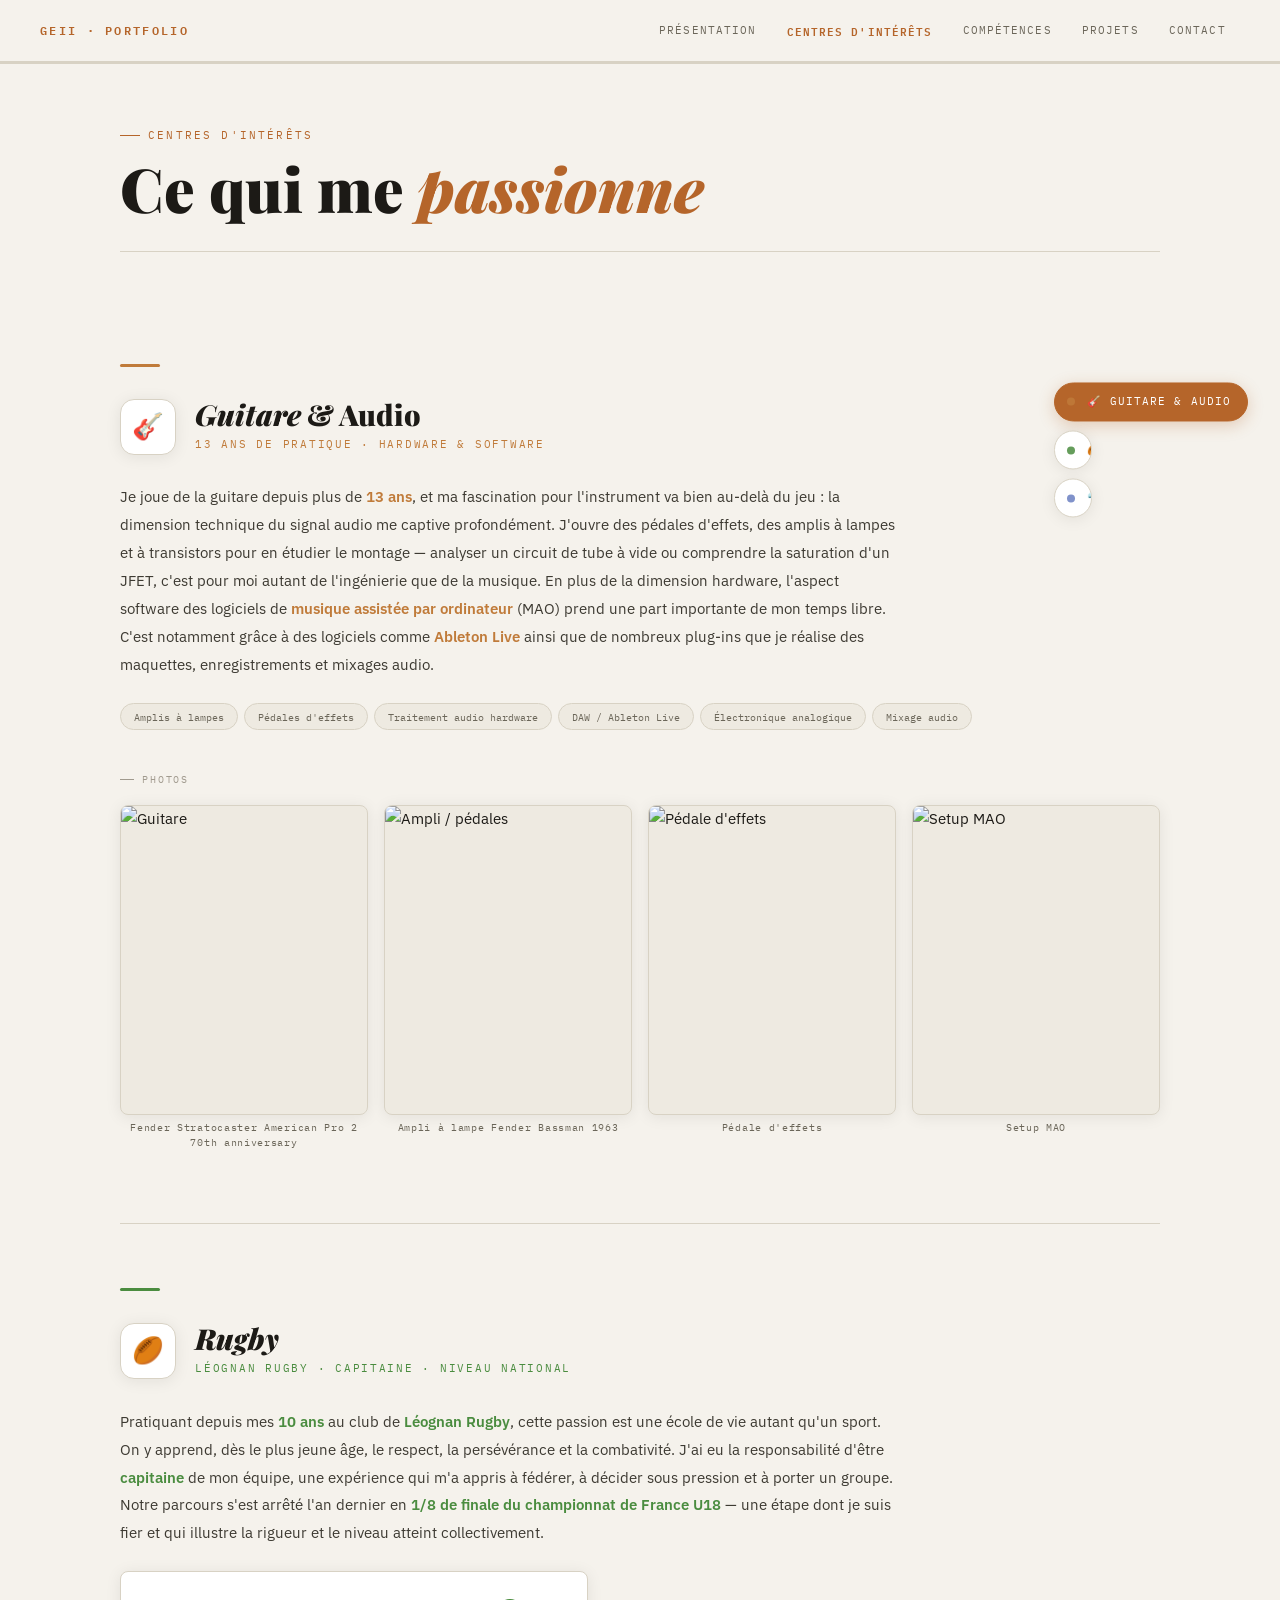
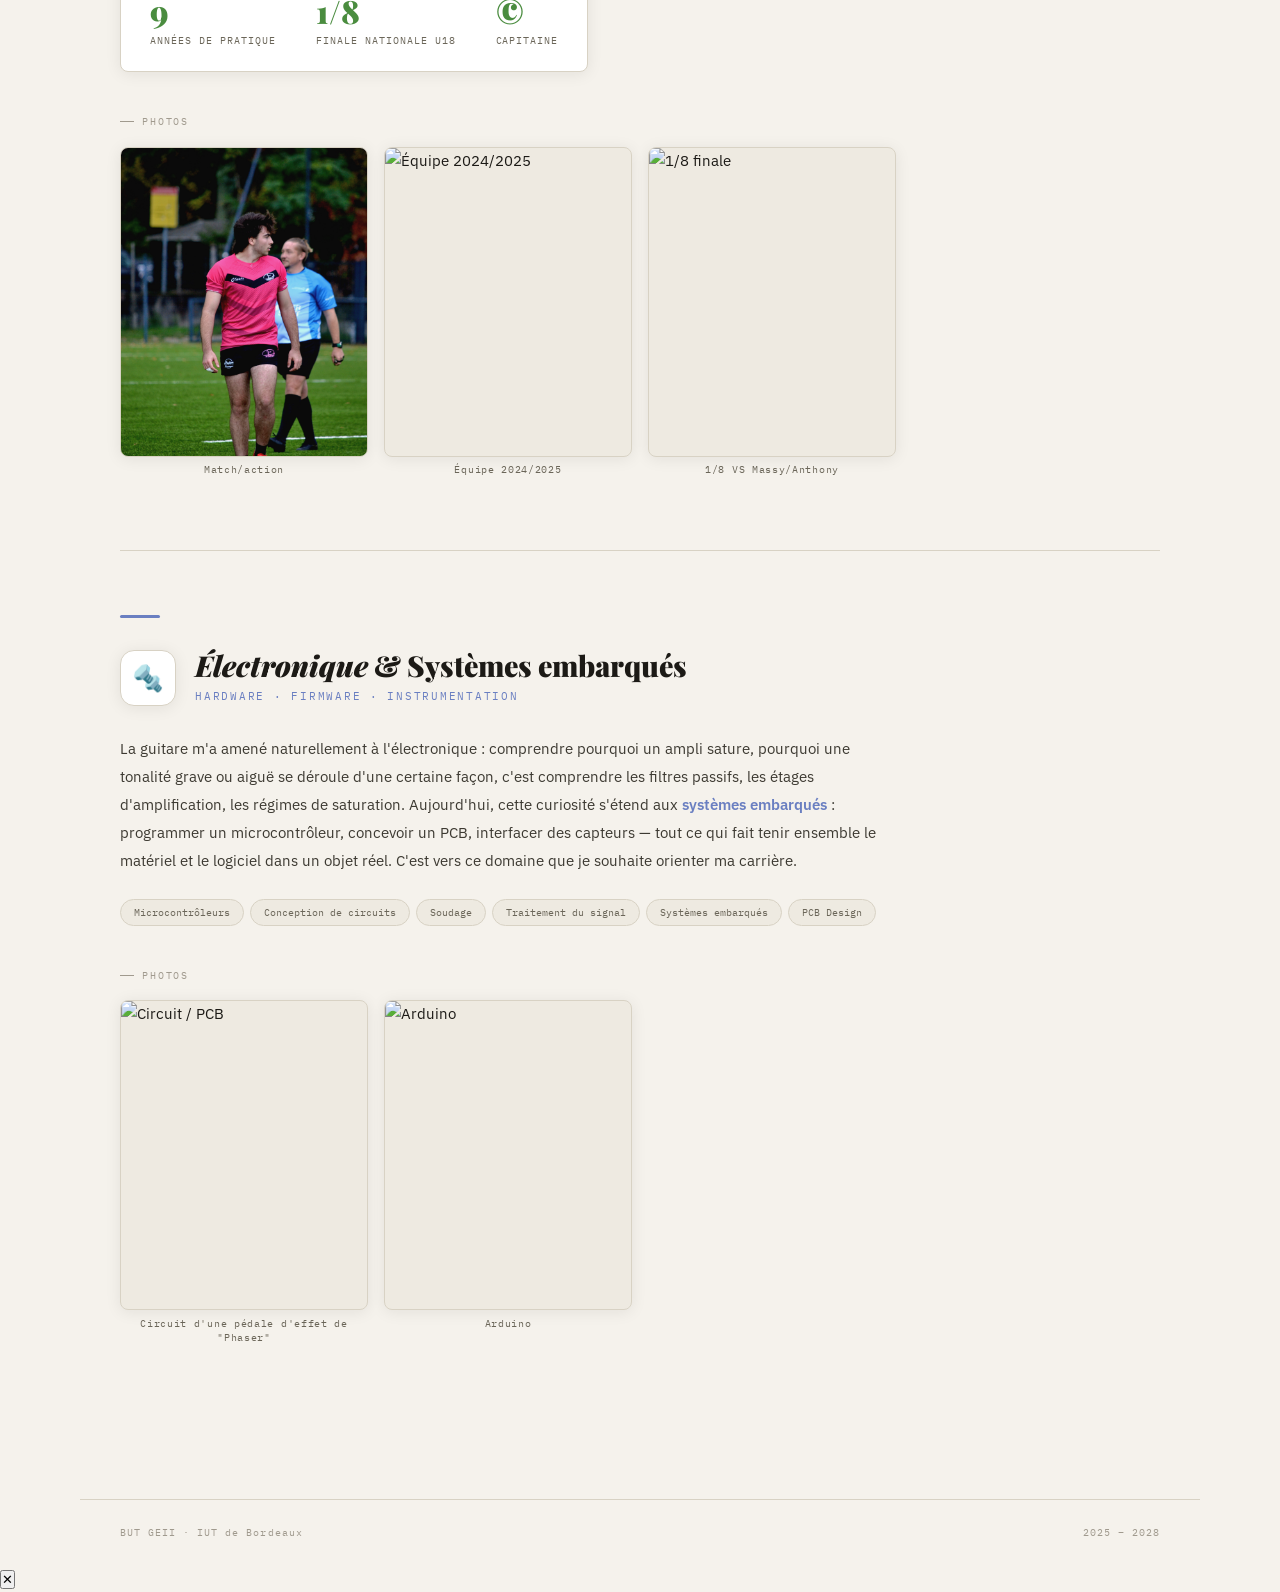
==== commit 4d68c822: "Enhance photo grid and implement lightbox feature Updated photo grid layout and added lightbox funct" ====
--- a/interets.html
+++ b/interets.html
@@ -184,10 +184,20 @@
       background: var(--ink-4);
     }
 
+    /* Grille : 4 colonnes sur desktop, responsive */
     .photo-grid {
       display: grid;
       grid-template-columns: repeat(4, 1fr);
-      gap: .8rem;
+      gap: 1rem;
+      margin-bottom: .5rem;
+    }
+    @media (max-width: 900px) { .photo-grid { grid-template-columns: repeat(2, 1fr); } }
+    @media (max-width: 480px) { .photo-grid { grid-template-columns: repeat(2, 1fr); } }
+
+    /* Enveloppe figure (photo + légende sous) */
+    .photo-figure {
+      display: flex;
+      flex-direction: column;
     }
 
     .photo-slot {
@@ -199,17 +209,46 @@
       box-shadow: var(--shadow);
       position: relative;
       transition: transform .25s, box-shadow .25s;
-      cursor: pointer;
+      cursor: zoom-in;
     }
     .photo-slot:hover {
-      transform: translateY(-3px);
+      transform: translateY(-4px);
       box-shadow: var(--shadow-lg);
     }
     .photo-slot img {
       width: 100%; height: 100%;
       object-fit: cover;
       display: block;
-    }
+      transition: transform .35s ease;
+    }
+    .photo-slot:hover img { transform: scale(1.04); }
+
+    /* Indicateur loupe */
+    .photo-slot::after {
+      content: '⤢';
+      position: absolute;
+      top: .5rem; right: .6rem;
+      width: 26px; height: 26px;
+      background: rgba(15,13,10,.52);
+      border-radius: 50%;
+      display: flex; align-items: center; justify-content: center;
+      font-size: .72rem; color: rgba(255,255,255,.85);
+      opacity: 0; transition: opacity .2s;
+      pointer-events: none;
+    }
+    .photo-slot:hover::after { opacity: 1; }
+
+    /* Légende sous chaque photo */
+    .photo-caption {
+      font-family: var(--font-mono);
+      font-size: .62rem;
+      letter-spacing: .07em;
+      color: var(--ink-3);
+      text-align: center;
+      padding: .42rem .3rem .05rem;
+      line-height: 1.45;
+    }
+
     /* Placeholder quand pas de photo */
     .photo-slot-empty {
       width: 100%; height: 100%;
@@ -237,6 +276,11 @@
       width: 28px; opacity: .4;
     }
 
+    /* Couleurs des <strong> selon la section */
+    #guitare .is-body strong      { color: #c07b3a; }
+    #rugby .is-body strong        { color: #4a8c3f; }
+    #electronique .is-body strong { color: #6a7fc1; }
+
     /* Scroll progress indicator */
     .scroll-progress {
       position: fixed;
@@ -347,46 +391,32 @@
         <div class="photo-section-title">Photos</div>
         <div class="photo-grid">
 
-          <!-- Remplacez src="..." par le chemin de votre photo -->
-          <div class="photo-slot">
-            <img src="guitare.jpg" alt="description">
-              <svg viewBox="0 0 24 24" fill="none" stroke="currentColor" stroke-width="1.5">
-                <rect x="3" y="3" width="18" height="18" rx="2"/><circle cx="8.5" cy="8.5" r="1.5"/>
-                <path d="M21 15l-5-5L5 21"/>
-              </svg>
-              <span>Votre guitare</span>
-            </div>
-          </div>
-
-          <div class="photo-slot">
-            <img src="ampli.jpg" alt="description">
-              <svg viewBox="0 0 24 24" fill="none" stroke="currentColor" stroke-width="1.5">
-                <rect x="3" y="3" width="18" height="18" rx="2"/><circle cx="8.5" cy="8.5" r="1.5"/>
-                <path d="M21 15l-5-5L5 21"/>
-              </svg>
-              <span>Ampli / pédales</span>
-            </div>
-          </div>
-
-          <div class="photo-slot">
-            <img src="pedale.jpg" alt="description">
-              <svg viewBox="0 0 24 24" fill="none" stroke="currentColor" stroke-width="1.5">
-                <rect x="3" y="3" width="18" height="18" rx="2"/><circle cx="8.5" cy="8.5" r="1.5"/>
-                <path d="M21 15l-5-5L5 21"/>
-              </svg>
-              <span>Setup MAO</span>
-            </div>
-          </div>
-
-          <div class="photo-slot">
-            <<img src="setup.jpg" alt="description">
-              <svg viewBox="0 0 24 24" fill="none" stroke="currentColor" stroke-width="1.5">
-              <svg viewBox="0 0 24 24" fill="none" stroke="currentColor" stroke-width="1.5">
-                <rect x="3" y="3" width="18" height="18" rx="2"/><circle cx="8.5" cy="8.5" r="1.5"/>
-                <path d="M21 15l-5-5L5 21"/>
-              </svg>
-              <span>Circuit / montage</span>
-            </div>
+          <div class="photo-figure">
+            <div class="photo-slot" data-src="guitare.jpg" data-caption="Guitare — instrument principal">
+              <img src="guitare.jpg" alt="Guitare">
+            </div>
+            <p class="photo-caption">Fender Stratocaster American Pro 2 70th anniversary</p>
+          </div>
+
+          <div class="photo-figure">
+            <div class="photo-slot" data-src="ampli.jpg" data-caption="Ampli à lampes &amp; pédales d'effets">
+              <img src="ampli.jpg" alt="Ampli / pédales">
+            </div>
+            <p class="photo-caption">Ampli à lampe Fender Bassman 1963</p>
+          </div>
+
+          <div class="photo-figure">
+            <div class="photo-slot" data-src="pedale.jpg" data-caption="Pédale d'effets — hardware analogique">
+              <img src="pedale.jpg" alt="Pédale d'effets">
+            </div>
+            <p class="photo-caption">Pédale d'effets</p>
+          </div>
+
+          <div class="photo-figure">
+            <div class="photo-slot" data-src="setup.jpg" data-caption="Setup MAO — Ableton Live &amp; plugins">
+              <img src="setup.jpg" alt="Setup MAO">
+            </div>
+            <p class="photo-caption">Setup MAO</p>
           </div>
 
         </div>
@@ -434,36 +464,26 @@
         <div class="photo-section-title">Photos</div>
         <div class="photo-grid">
 
-          <div class="photo-slot">
-            <img src="moi.jpeg" alt="description">
-              <svg viewBox="0 0 24 24" fill="none" stroke="currentColor" stroke-width="1.5">
-                <rect x="3" y="3" width="18" height="18" rx="2"/><circle cx="8.5" cy="8.5" r="1.5"/>
-                <path d="M21 15l-5-5L5 21"/>
-              </svg>
-              <span>Match / action</span>
-            </div>
-          </div>
-
-          <div class="photo-slot">
-            <img src="ekip.jpg" alt="description">
-              <svg viewBox="0 0 24 24" fill="none" stroke="currentColor" stroke-width="1.5">
-                <rect x="3" y="3" width="18" height="18" rx="2"/><circle cx="8.5" cy="8.5" r="1.5"/>
-                <path d="M21 15l-5-5L5 21"/>
-              </svg>
-              <span>Équipe</span>
-            </div>
-          </div>
-
-          <div class="photo-slot">
-            <img src="jump.jpg" alt="description">
-              <svg viewBox="0 0 24 24" fill="none" stroke="currentColor" stroke-width="1.5">
-                <rect x="3" y="3" width="18" height="18" rx="2"/><circle cx="8.5" cy="8.5" r="1.5"/>
-                <path d="M21 15l-5-5L5 21"/>
-              </svg>
-              <span>1/8 finale</span>
-            </div>
-          
-
+          <div class="photo-figure">
+            <div class="photo-slot" data-src="moi.jpeg" data-caption="Match / action — Léognan Rugby">
+              <img src="moi.jpeg" alt="Match / action">
+            </div>
+            <p class="photo-caption">Match/action</p>
+          </div>
+
+          <div class="photo-figure">
+            <div class="photo-slot" data-src="ekip.jpg" data-caption="Photo d'équipe — Léognan Rugby">
+              <img src="ekip.jpg" alt="Équipe 2024/2025">
+            </div>
+            <p class="photo-caption">Équipe 2024/2025</p>
+          </div>
+
+          <div class="photo-figure">
+            <div class="photo-slot" data-src="jump.jpg" data-caption="1/8 de finale du championnat de France U18">
+              <img src="jump.jpg" alt="1/8 finale">
+            </div>
+            <p class="photo-caption">1/8 VS Massy/Anthony</p>
+          </div>
 
         </div>
       </section>
@@ -503,26 +523,19 @@
         <div class="photo-section-title">Photos</div>
         <div class="photo-grid">
 
-          <div class="photo-slot">
-            <img src="schemapedale.jpg" alt="description">
-              <svg viewBox="0 0 24 24" fill="none" stroke="currentColor" stroke-width="1.5">
-                <rect x="3" y="3" width="18" height="18" rx="2"/><circle cx="8.5" cy="8.5" r="1.5"/>
-                <path d="M21 15l-5-5L5 21"/>
-              </svg>
-              <span>Circuit / PCB</span>
-            </div>
-          </div>
-
-          <div class="photo-slot">
-            <img src="arduino.jpg" alt="description">
-              <svg viewBox="0 0 24 24" fill="none" stroke="currentColor" stroke-width="1.5">
-                <rect x="3" y="3" width="18" height="18" rx="2"/><circle cx="8.5" cy="8.5" r="1.5"/>
-                <path d="M21 15l-5-5L5 21"/>
-              </svg>
-              <span>Arduino / µC</span>
-            </div>
-          </div>
-
+          <div class="photo-figure">
+            <div class="photo-slot" data-src="schemapedale.jpg" data-caption="Schéma de pédale d'effets — Circuit PCB">
+              <img src="schemapedale.jpg" alt="Circuit / PCB">
+            </div>
+            <p class="photo-caption">Circuit d'une pédale d'effet de "Phaser"</p>
+          </div>
+
+          <div class="photo-figure">
+            <div class="photo-slot" data-src="arduino.jpg" data-caption="Microcontrôleur Arduino — programmation embarquée">
+              <img src="arduino.jpg" alt="Arduino">
+            </div>
+            <p class="photo-caption">Arduino</p>
+          </div>
 
         </div>
       </section>
@@ -534,6 +547,15 @@
     <span>BUT GEII · IUT de Bordeaux</span>
     <span>2025 – 2028</span>
   </footer>
+
+  <!-- ===== LIGHTBOX ===== -->
+  <div class="lightbox-overlay" id="lightbox" role="dialog" aria-modal="true">
+    <div class="lightbox-inner" id="lightbox-inner">
+      <button class="lightbox-close" id="lightbox-close" aria-label="Fermer">✕</button>
+      <img src="" alt="" id="lightbox-img">
+      <p class="lightbox-caption" id="lightbox-caption"></p>
+    </div>
+  </div>
 
   <script src="nav.js"></script>
   <script>
@@ -565,6 +587,34 @@
     }
     window.addEventListener('scroll', updateActiveLink, { passive: true });
     updateActiveLink();
+
+    // ── Lightbox ──
+    const overlay   = document.getElementById('lightbox');
+    const lbImg     = document.getElementById('lightbox-img');
+    const lbCaption = document.getElementById('lightbox-caption');
+    const lbClose   = document.getElementById('lightbox-close');
+    const lbInner   = document.getElementById('lightbox-inner');
+
+    document.querySelectorAll('.photo-slot[data-src]').forEach(slot => {
+      slot.addEventListener('click', () => {
+        lbImg.src       = slot.dataset.src;
+        lbImg.alt       = slot.dataset.caption || '';
+        lbCaption.textContent = slot.dataset.caption || '';
+        overlay.classList.add('open');
+        document.body.style.overflow = 'hidden';
+      });
+    });
+
+    function closeLightbox() {
+      overlay.classList.remove('open');
+      document.body.style.overflow = '';
+      lbImg.src = '';
+    }
+
+    lbClose.addEventListener('click', closeLightbox);
+    overlay.addEventListener('click', e => { if (e.target === overlay) closeLightbox(); });
+    document.addEventListener('keydown', e => { if (e.key === 'Escape') closeLightbox(); });
+    lbInner.addEventListener('click', e => e.stopPropagation());
   </script>
 </body>
 </html>
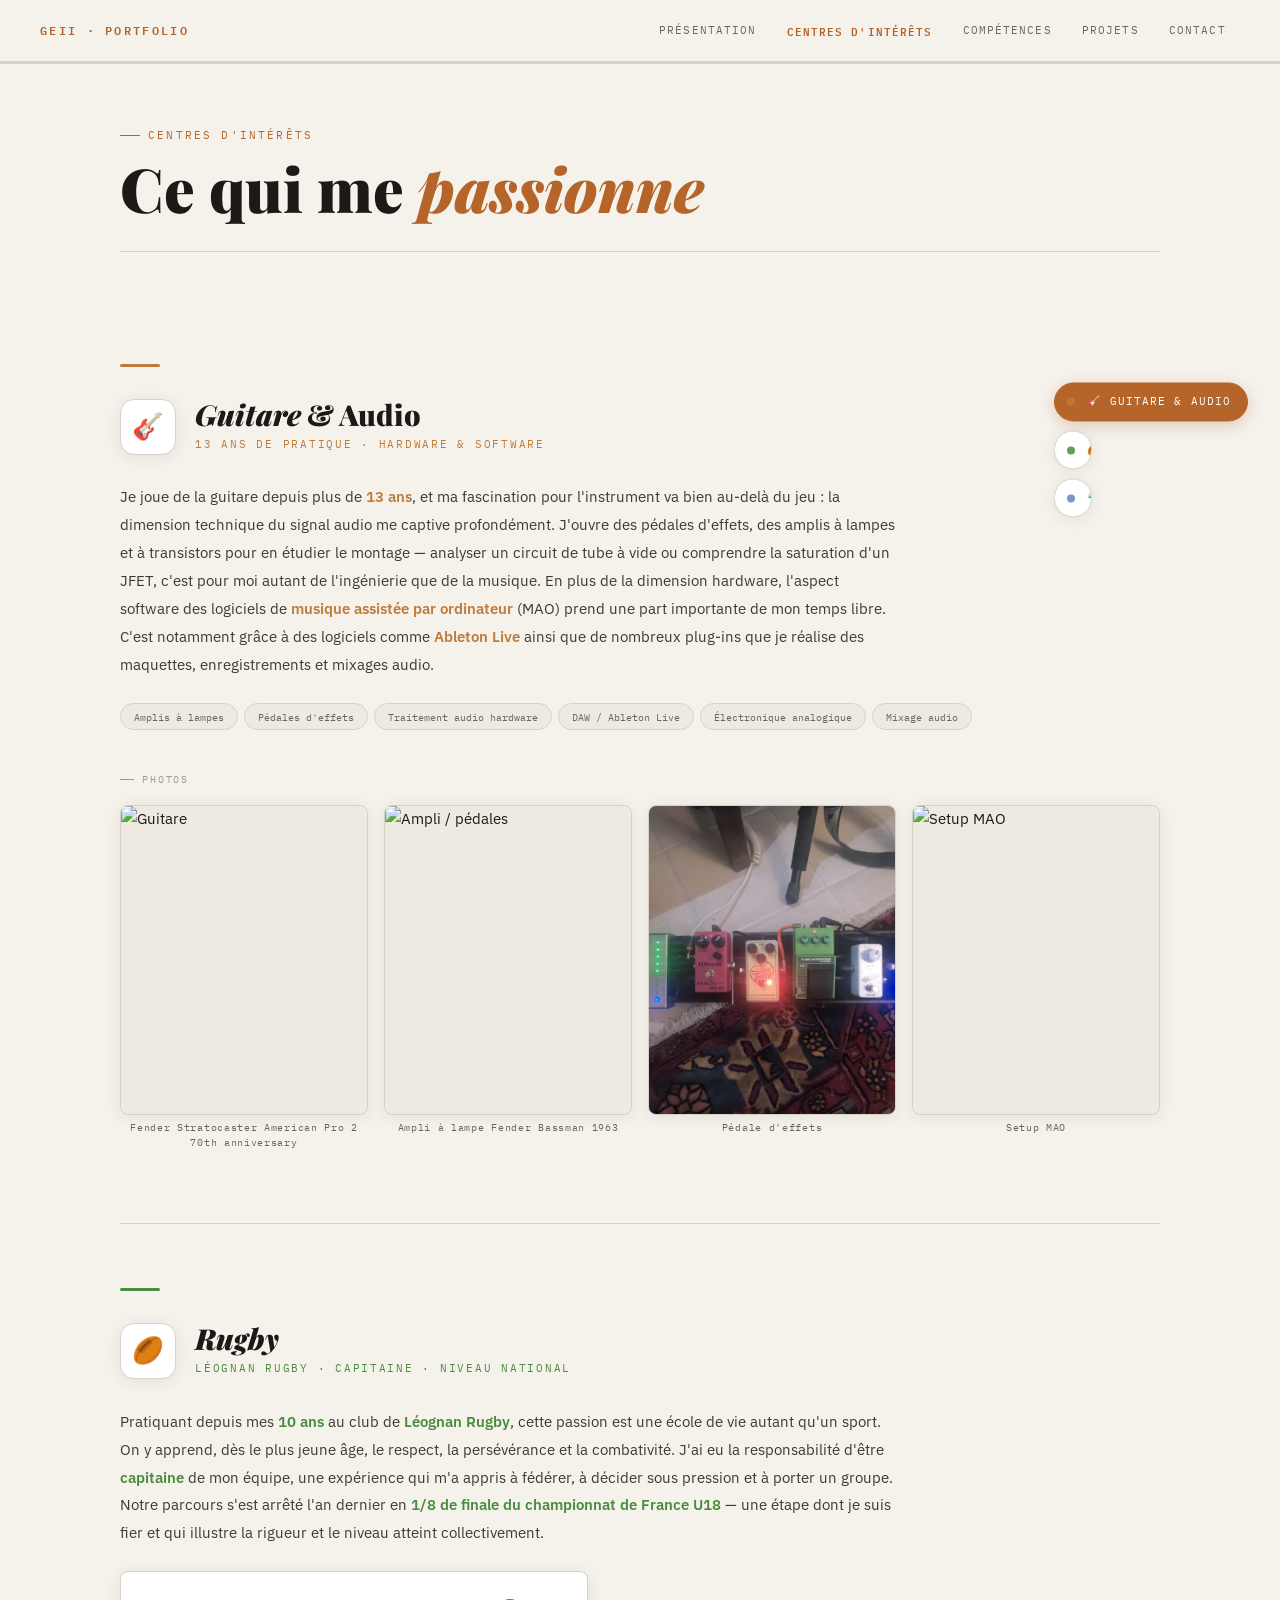
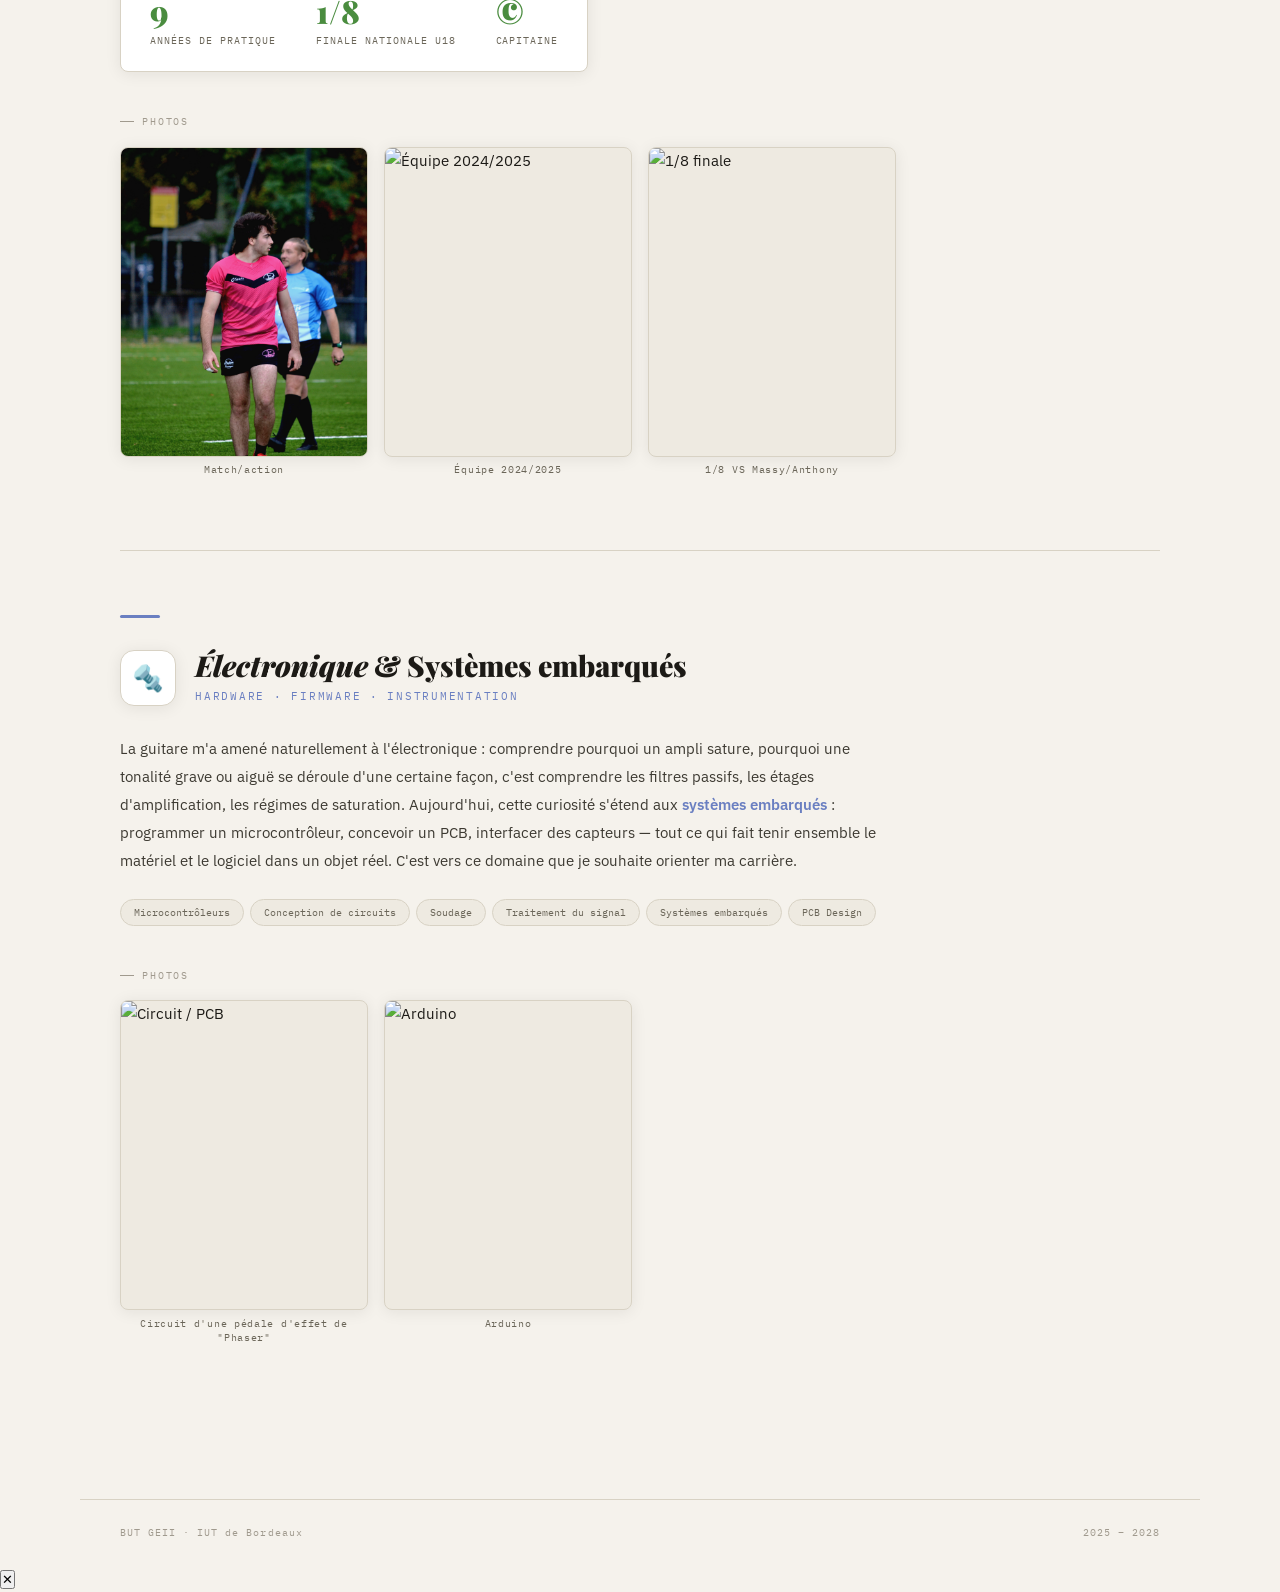
==== commit d7c75dd6: "Update interets.html" ====
--- a/interets.html
+++ b/interets.html
@@ -406,8 +406,8 @@
           </div>
 
           <div class="photo-figure">
-            <div class="photo-slot" data-src="pedale.jpg" data-caption="Pédale d'effets — hardware analogique">
-              <img src="pedale.jpg" alt="Pédale d'effets">
+            <div class="photo-slot" data-src="pedale.JPG" data-caption="Pédale d'effets — hardware analogique">
+              <img src="pedale.JPG" alt="Pédale d'effets">
             </div>
             <p class="photo-caption">Pédale d'effets</p>
           </div>
@@ -472,8 +472,8 @@
           </div>
 
           <div class="photo-figure">
-            <div class="photo-slot" data-src="ekip.jpg" data-caption="Photo d'équipe — Léognan Rugby">
-              <img src="ekip.jpg" alt="Équipe 2024/2025">
+            <div class="photo-slot" data-src="ekip.JPG" data-caption="Photo d'équipe — Léognan Rugby">
+              <img src="ekip.JPG" alt="Équipe 2024/2025">
             </div>
             <p class="photo-caption">Équipe 2024/2025</p>
           </div>
